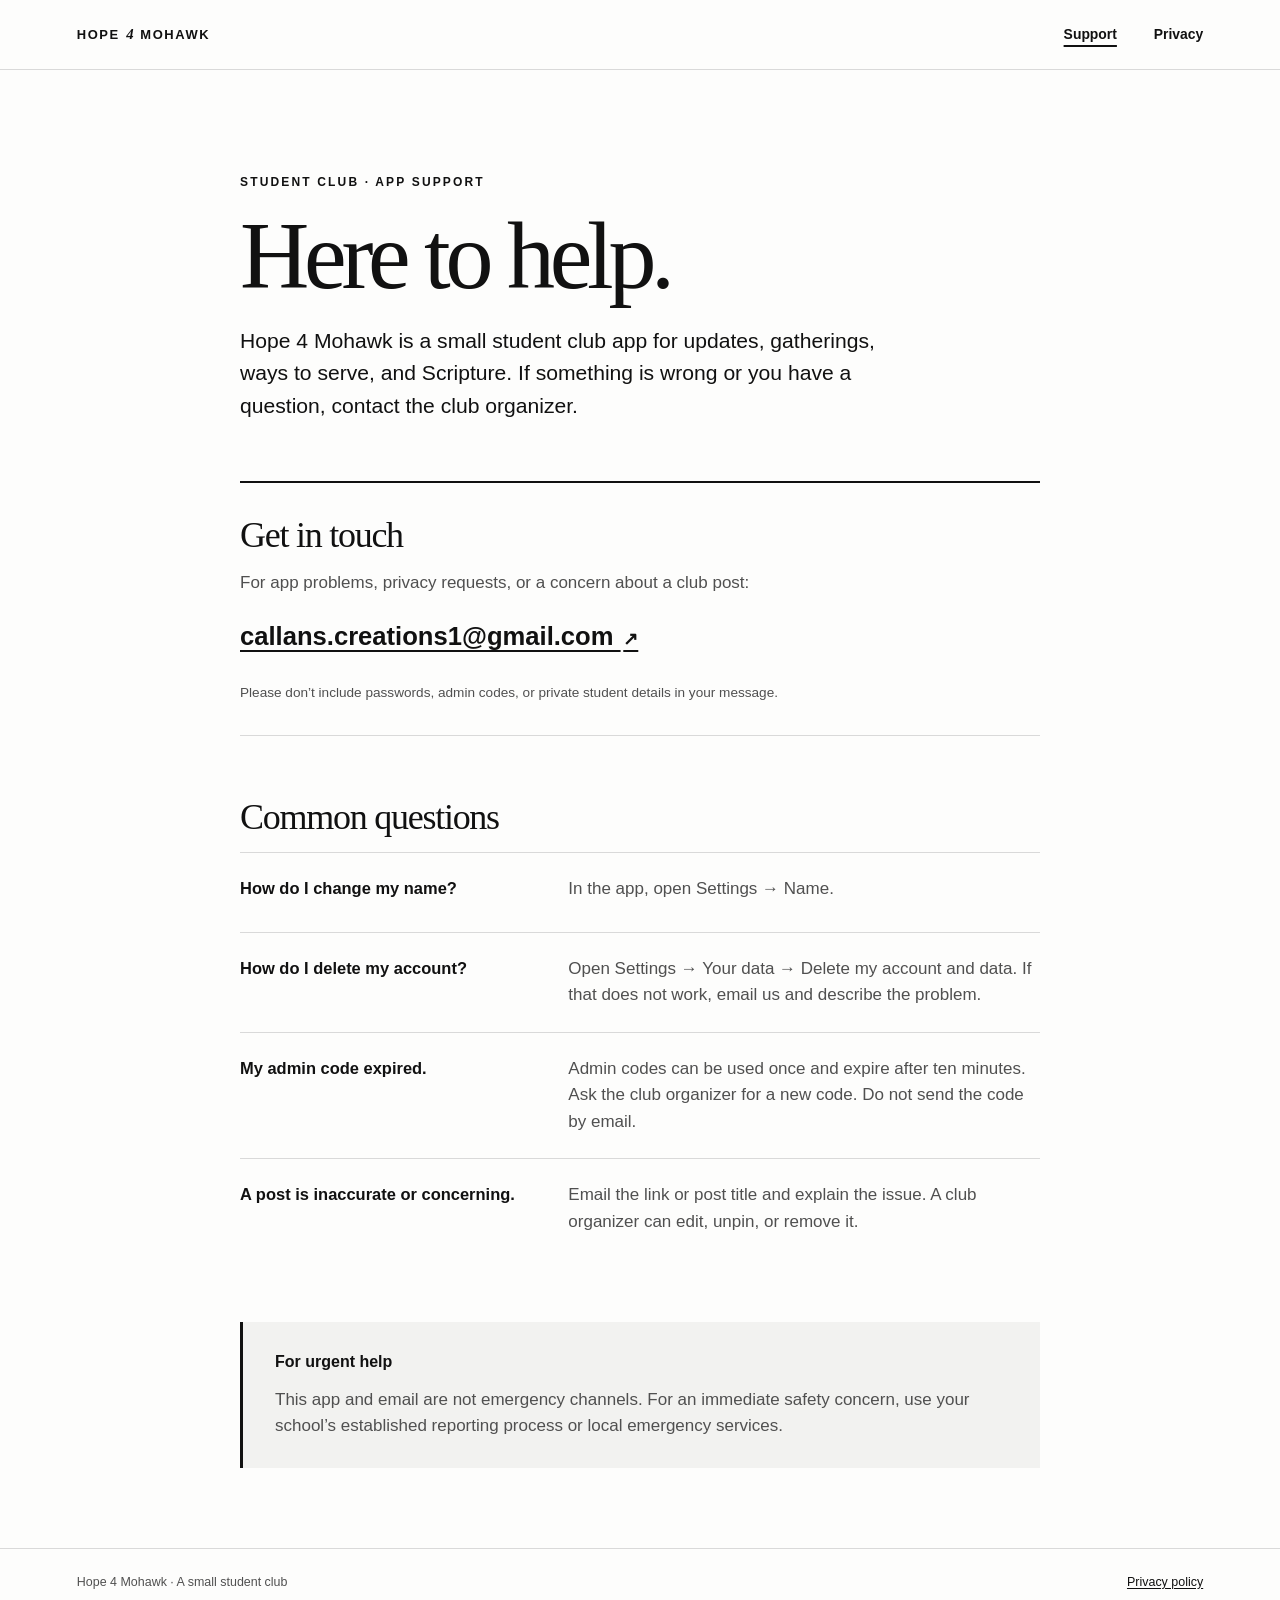
==== index.html @ bc9f598b "Publish Hope 4 Mohawk support and privacy pages" ====
<!doctype html>
<html lang="en">
<head>
  <meta charset="utf-8">
  <meta name="viewport" content="width=device-width, initial-scale=1">
  <meta name="color-scheme" content="light">
  <meta name="description" content="Support and contact information for Hope 4 Mohawk, a small student club app.">
  <title>Support · Hope 4 Mohawk</title>
  <link rel="stylesheet" href="style.css">
</head>
<body>
  <a class="skip-link" href="#main">Skip to content</a>
  <header class="site-header">
    <a class="wordmark" href="./" aria-label="Hope 4 Mohawk home">HOPE <span>4</span> MOHAWK</a>
    <nav aria-label="Site navigation">
      <a href="./" aria-current="page">Support</a>
      <a href="privacy.html">Privacy</a>
    </nav>
  </header>

  <main id="main" class="page">
    <p class="eyebrow">STUDENT CLUB · APP SUPPORT</p>
    <h1>Here to help.</h1>
    <p class="intro">Hope 4 Mohawk is a small student club app for updates, gatherings, ways to serve, and Scripture. If something is wrong or you have a question, contact the club organizer.</p>

    <section class="contact" aria-labelledby="contact-title">
      <h2 id="contact-title">Get in touch</h2>
      <p>For app problems, privacy requests, or a concern about a club post:</p>
      <a class="email" href="mailto:callans.creations1@gmail.com?subject=Hope%204%20Mohawk%20app%20support">callans.creations1@gmail.com <span aria-hidden="true">↗</span></a>
      <p class="note">Please don’t include passwords, admin codes, or private student details in your message.</p>
    </section>

    <section class="help-list" aria-labelledby="common-title">
      <h2 id="common-title">Common questions</h2>
      <div class="help-item">
        <h3>How do I change my name?</h3>
        <p>In the app, open Settings → Name.</p>
      </div>
      <div class="help-item">
        <h3>How do I delete my account?</h3>
        <p>Open Settings → Your data → Delete my account and data. If that does not work, email us and describe the problem.</p>
      </div>
      <div class="help-item">
        <h3>My admin code expired.</h3>
        <p>Admin codes can be used once and expire after ten minutes. Ask the club organizer for a new code. Do not send the code by email.</p>
      </div>
      <div class="help-item">
        <h3>A post is inaccurate or concerning.</h3>
        <p>Email the link or post title and explain the issue. A club organizer can edit, unpin, or remove it.</p>
      </div>
    </section>

    <aside class="boundary">
      <h2>For urgent help</h2>
      <p>This app and email are not emergency channels. For an immediate safety concern, use your school’s established reporting process or local emergency services.</p>
    </aside>
  </main>

  <footer class="site-footer">
    <p>Hope 4 Mohawk · A small student club</p>
    <a href="privacy.html">Privacy policy</a>
  </footer>
</body>
</html>
---- style.css ----
:root {
  color-scheme: light;
  --ink: #111111;
  --muted: #505050;
  --line: #d9d9d9;
  --paper: #fdfdfc;
  --quiet: #f2f2f0;
}

* { box-sizing: border-box; }
html { scroll-behavior: smooth; }
body {
  margin: 0;
  background: var(--paper);
  color: var(--ink);
  font: 17px/1.55 -apple-system, BlinkMacSystemFont, "Segoe UI", sans-serif;
  -webkit-font-smoothing: antialiased;
}
a { color: inherit; text-underline-offset: .2em; }
a:hover { text-decoration-thickness: 2px; }
a:focus-visible { outline: 3px solid var(--ink); outline-offset: 4px; }
.skip-link { position: absolute; left: 1rem; top: -5rem; padding: .65rem 1rem; background: white; z-index: 10; }
.skip-link:focus { top: 1rem; }
.site-header, .site-footer { display: flex; align-items: center; justify-content: space-between; gap: 2rem; padding: 1.45rem clamp(1.3rem, 6vw, 6rem); }
.site-header { border-bottom: 1px solid var(--line); }
.wordmark { font-size: .81rem; font-weight: 800; letter-spacing: .12em; text-decoration: none; white-space: nowrap; }
.wordmark span { display: inline-block; margin: 0 .1em; font-family: Georgia, serif; font-size: 1.14em; font-style: italic; letter-spacing: 0; }
nav { display: flex; gap: clamp(1rem, 3vw, 2.3rem); }
nav a { font-size: .87rem; font-weight: 650; text-decoration: none; }
nav a[aria-current] { text-decoration: underline; text-underline-offset: .45em; text-decoration-thickness: 2px; }
.page { width: min(100% - 2.6rem, 800px); margin: 0 auto; padding: clamp(3.2rem, 8vw, 6.5rem) 0 5rem; }
.eyebrow { margin: 0 0 1.1rem; font-size: .75rem; font-weight: 750; letter-spacing: .18em; }
h1, h2, h3, p { margin-top: 0; }
h1 { margin-bottom: 1.4rem; font-family: Georgia, "Times New Roman", serif; font-size: clamp(3.2rem, 9vw, 6rem); font-weight: 500; line-height: .98; letter-spacing: -.055em; }
h2 { margin-bottom: .85rem; font-family: Georgia, "Times New Roman", serif; font-size: clamp(1.75rem, 4vw, 2.25rem); font-weight: 500; line-height: 1.15; letter-spacing: -.035em; }
h3 { margin-bottom: .4rem; font-size: 1.03rem; font-weight: 700; }
.intro { max-width: 650px; margin-bottom: 3.7rem; font-size: clamp(1.13rem, 2.4vw, 1.32rem); line-height: 1.52; }
.contact { padding: 2rem 0; border-top: 2px solid var(--ink); border-bottom: 1px solid var(--line); }
.contact p { max-width: 600px; color: var(--muted); }
.email { display: inline-block; margin: .25rem 0 1.6rem; font-size: clamp(1.1rem, 3vw, 1.6rem); font-weight: 650; overflow-wrap: anywhere; }
.email span { margin-left: .15em; font-size: .7em; }
.contact .note { margin-bottom: 0; font-size: .85rem; }
.help-list { padding: 3.8rem 0 1rem; }
.help-item { display: grid; grid-template-columns: minmax(190px, 1fr) 1.55fr; gap: 1.5rem; padding: 1.45rem 0; border-top: 1px solid var(--line); }
.help-item p { margin-bottom: 0; color: var(--muted); }
.boundary { margin-top: 3rem; padding: 1.8rem 2rem; background: var(--quiet); border-left: 3px solid var(--ink); }
.boundary h2 { font: 700 1rem/1.4 -apple-system, BlinkMacSystemFont, "Segoe UI", sans-serif; letter-spacing: 0; }
.boundary p { margin-bottom: 0; color: var(--muted); }
.site-footer { border-top: 1px solid var(--line); font-size: .78rem; color: var(--muted); }
.site-footer p { margin: 0; }
.site-footer a { color: var(--ink); }
.policy .updated { margin-bottom: 2.2rem; font-size: .82rem; color: var(--muted); }
.policy .intro { margin-bottom: 3.8rem; }
.policy section { padding: 2rem 0; border-top: 1px solid var(--line); }
.policy section p { max-width: 690px; margin-bottom: 1rem; }
.policy section p:last-child { margin-bottom: 0; }
.policy ul { margin: .5rem 0 0; padding-left: 1.35rem; }
.policy li { padding-left: .25rem; margin: 0 0 .95rem; }
.policy li:last-child { margin-bottom: 0; }
@media (max-width: 620px) {
  body { font-size: 16px; }
  .site-header, .site-footer { padding: 1.3rem; }
  .help-item { grid-template-columns: 1fr; gap: .1rem; }
  .boundary { padding: 1.5rem; }
  .page { padding-bottom: 3rem; }
}
@media (prefers-reduced-motion: reduce) { html { scroll-behavior: auto; } }
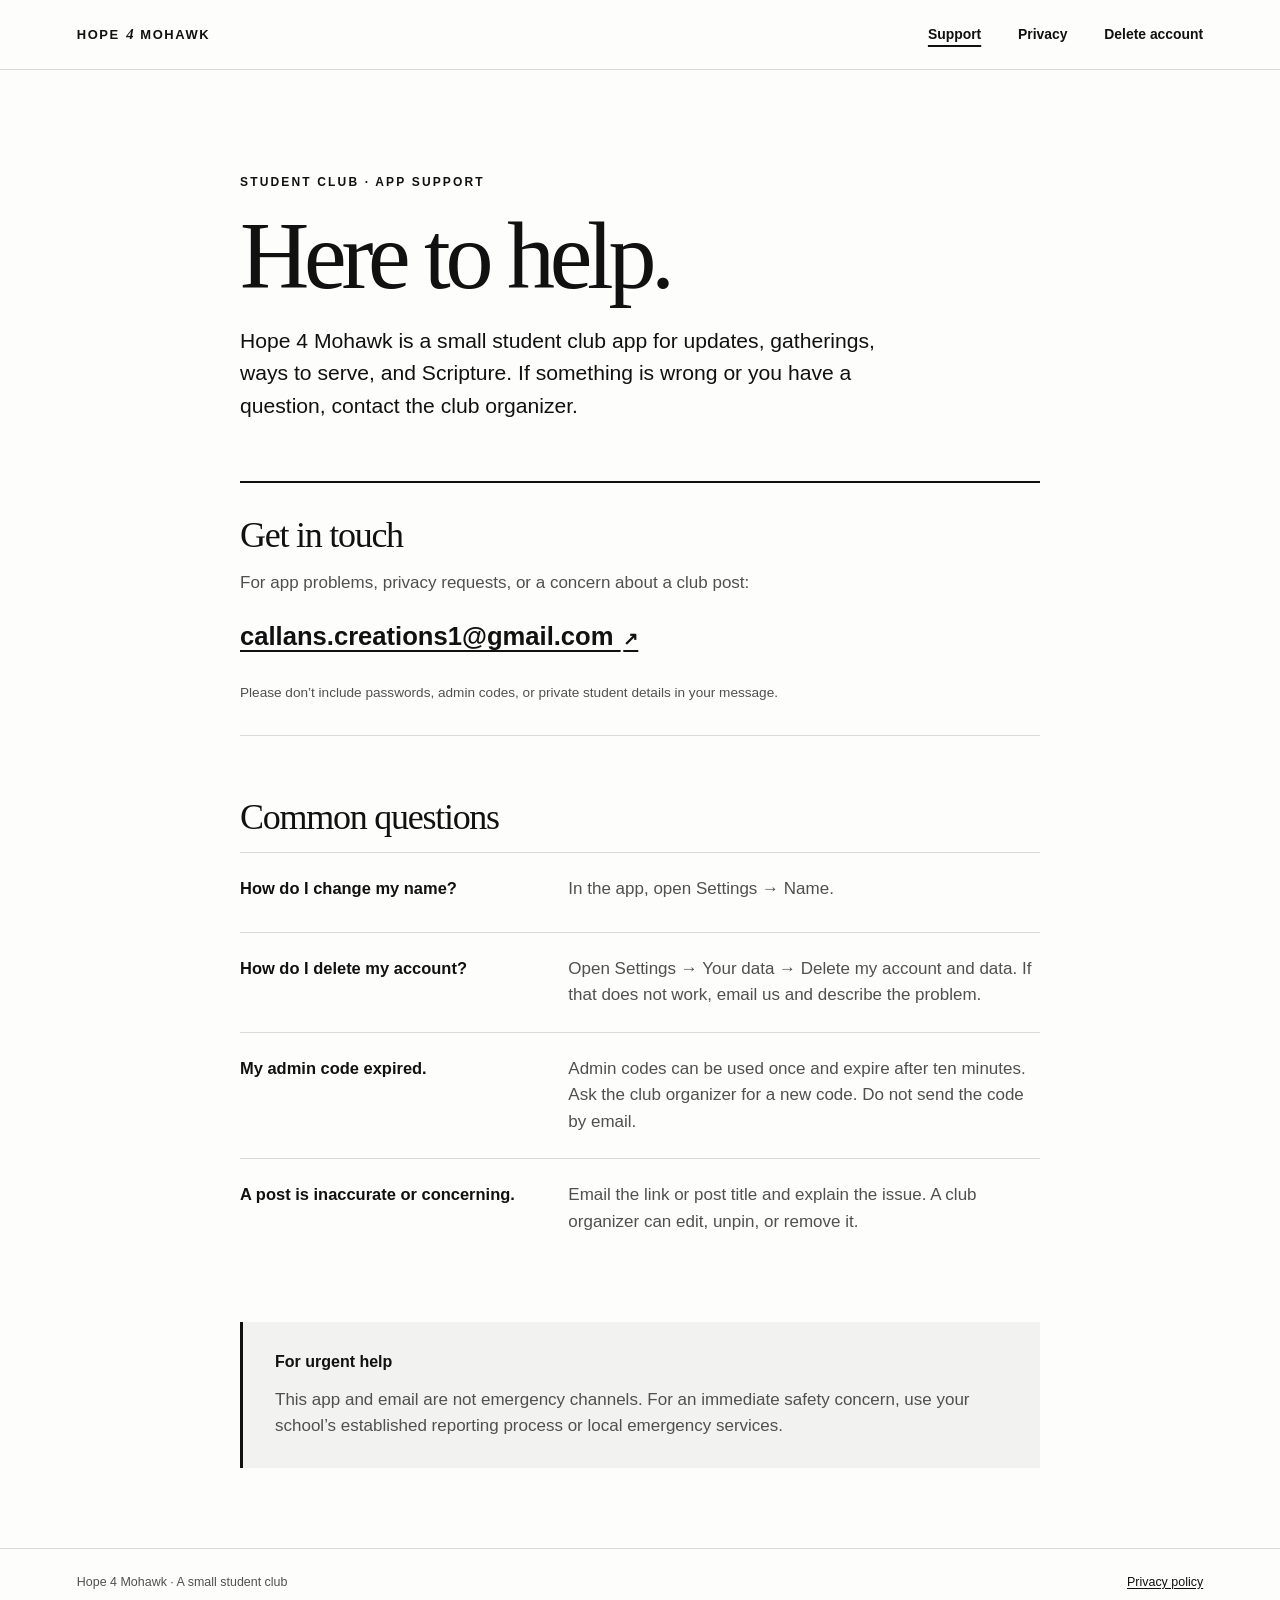
==== commit c01c6e8d: "Add account deletion page and navigation link Co-Authored-By: Claude Sonnet 5.5 <noreply@anthropic.c" ====
--- a/index.html
+++ b/index.html
@@ -6,6 +6,7 @@
   <meta name="color-scheme" content="light">
   <meta name="description" content="Support and contact information for Hope 4 Mohawk, a small student club app.">
   <title>Support · Hope 4 Mohawk</title>
+  <link rel="icon" type="image/svg+xml" href="favicon.svg">
   <link rel="stylesheet" href="style.css">
 </head>
 <body>
@@ -15,6 +16,7 @@
     <nav aria-label="Site navigation">
       <a href="./" aria-current="page">Support</a>
       <a href="privacy.html">Privacy</a>
+      <a href="delete-account.html">Delete account</a>
     </nav>
   </header>
 
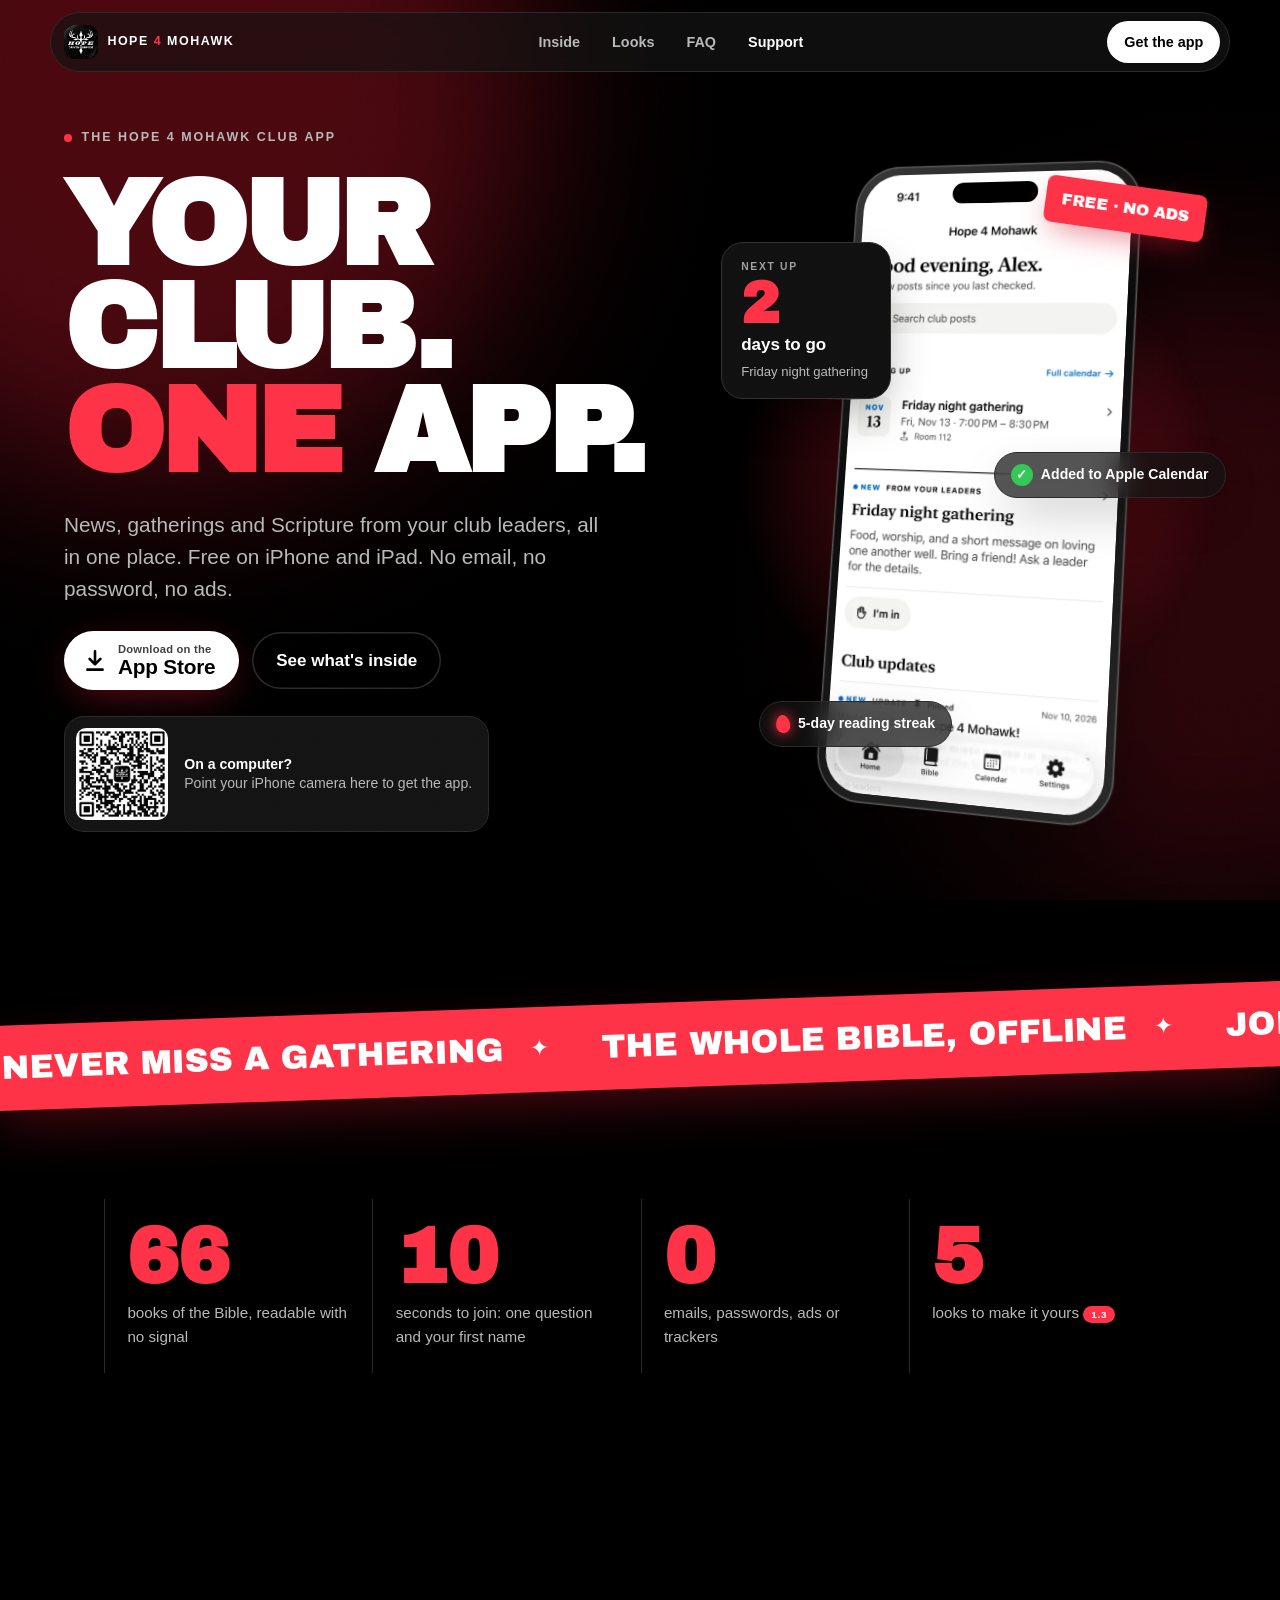
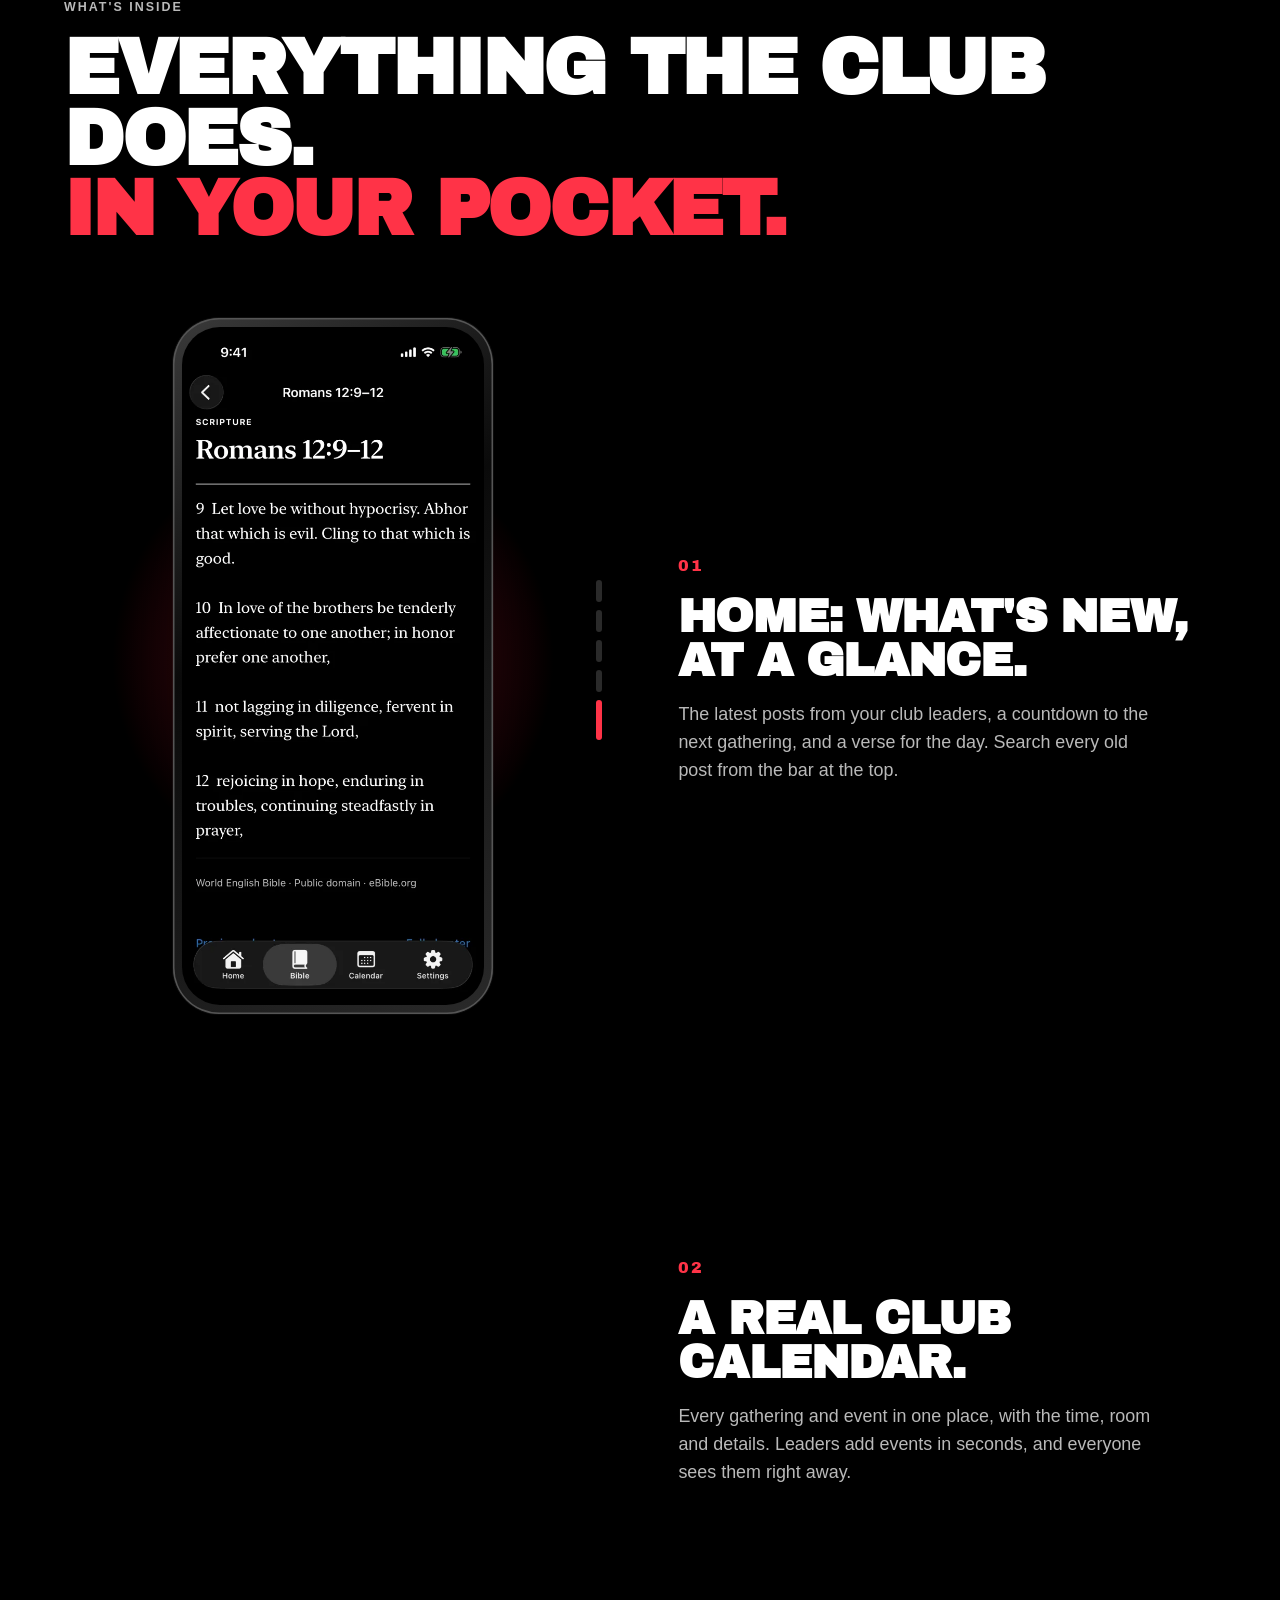
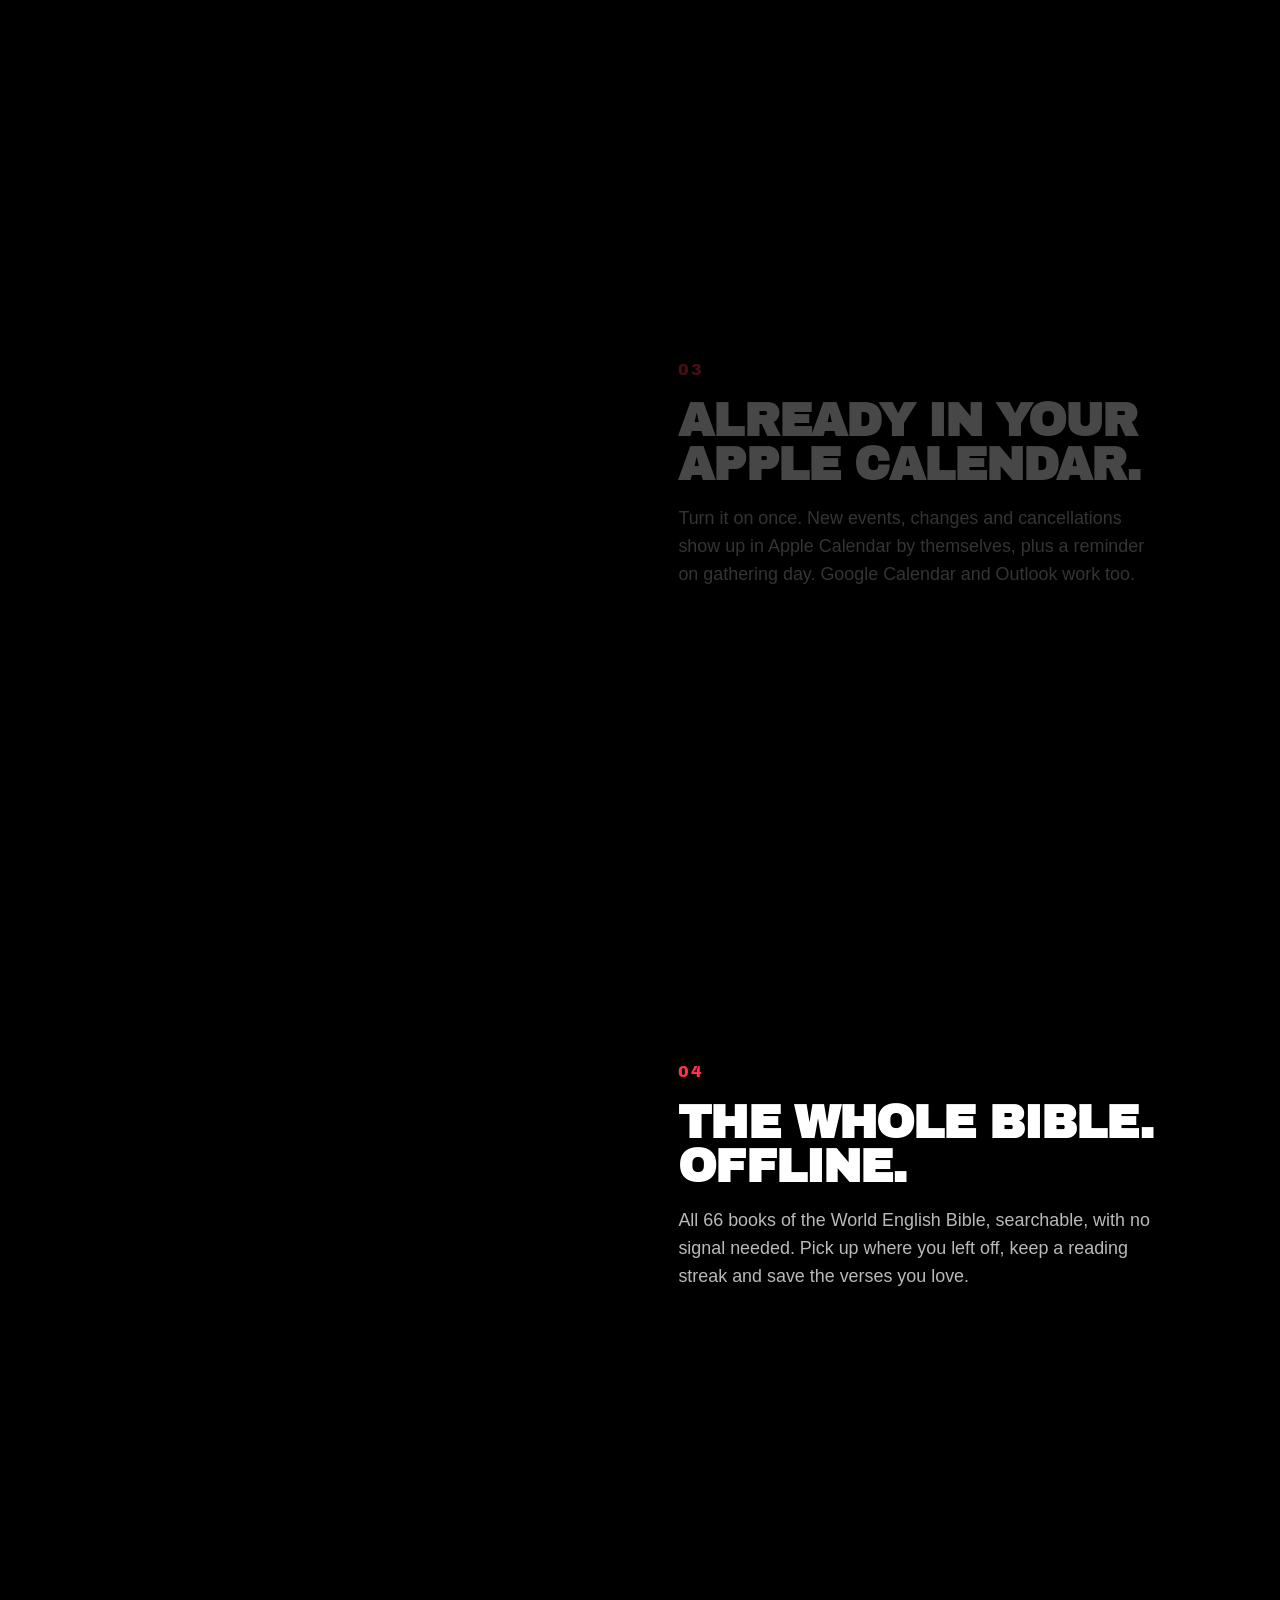
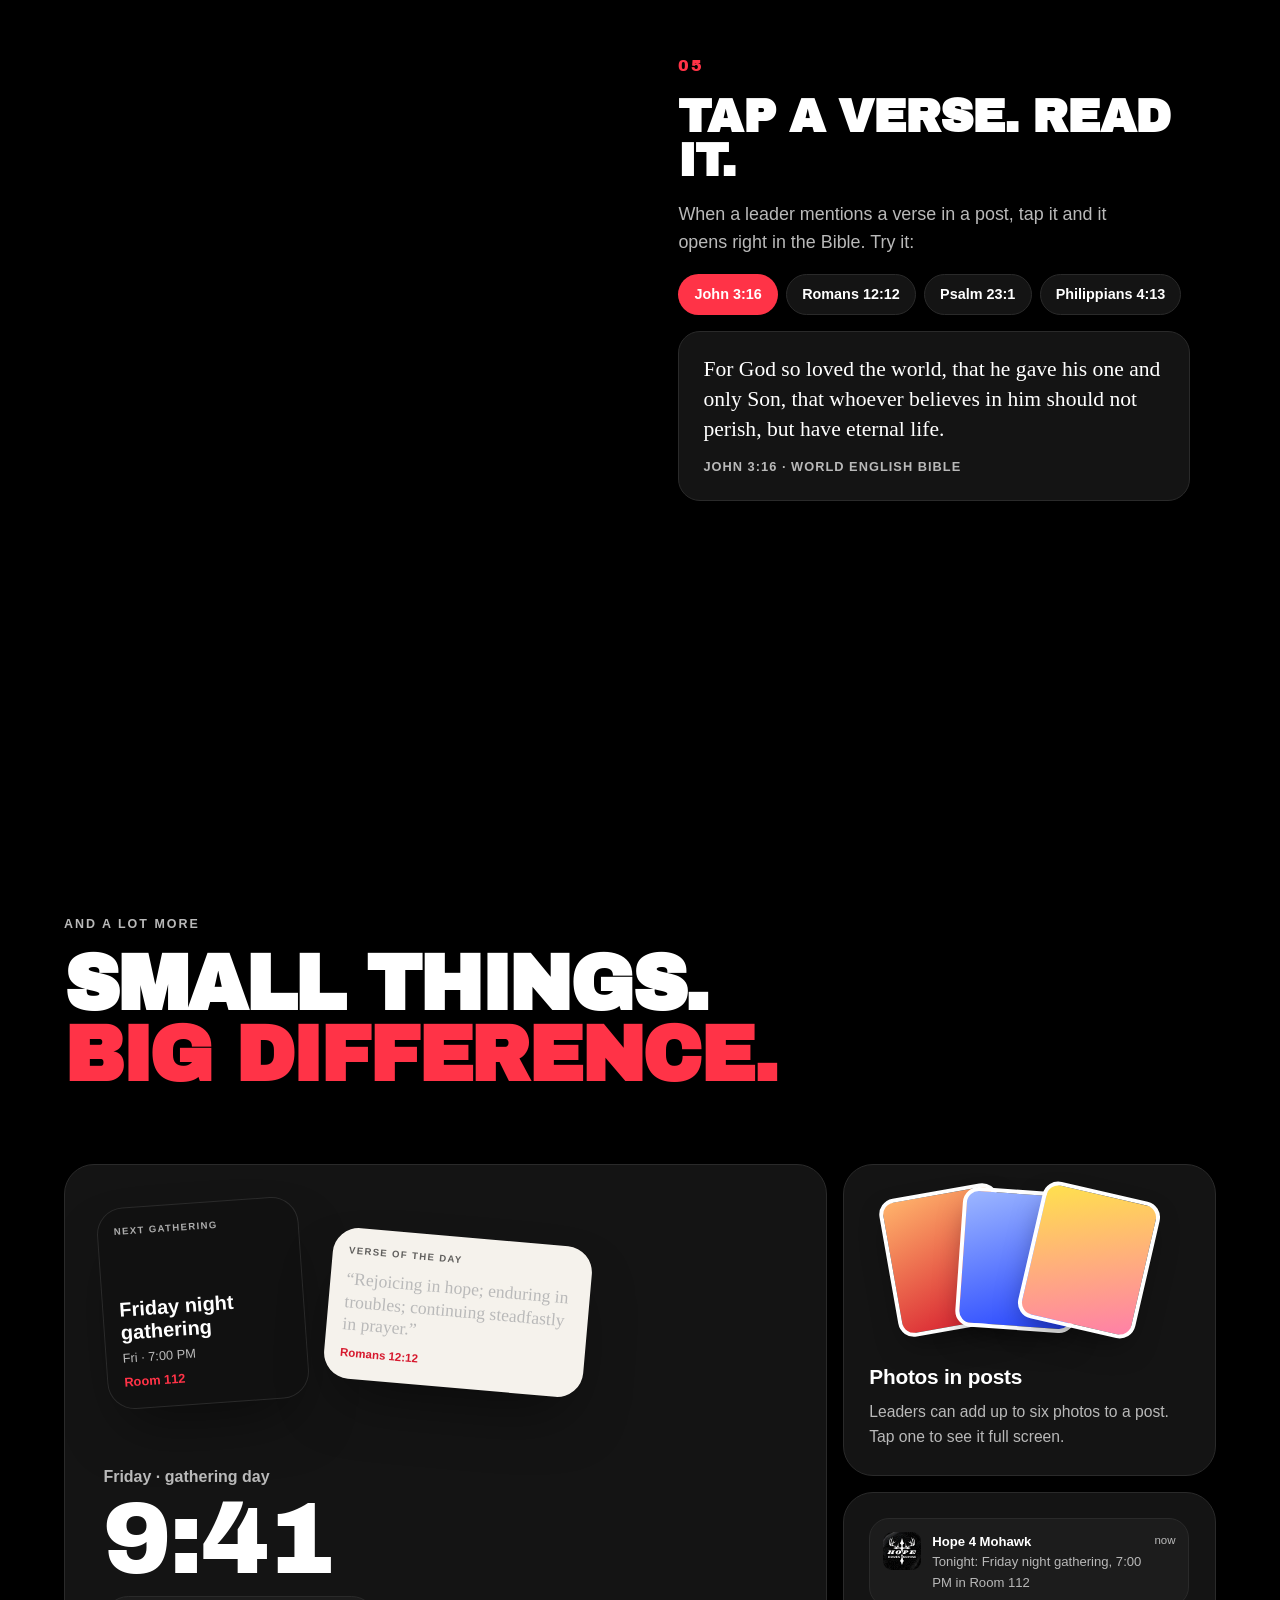
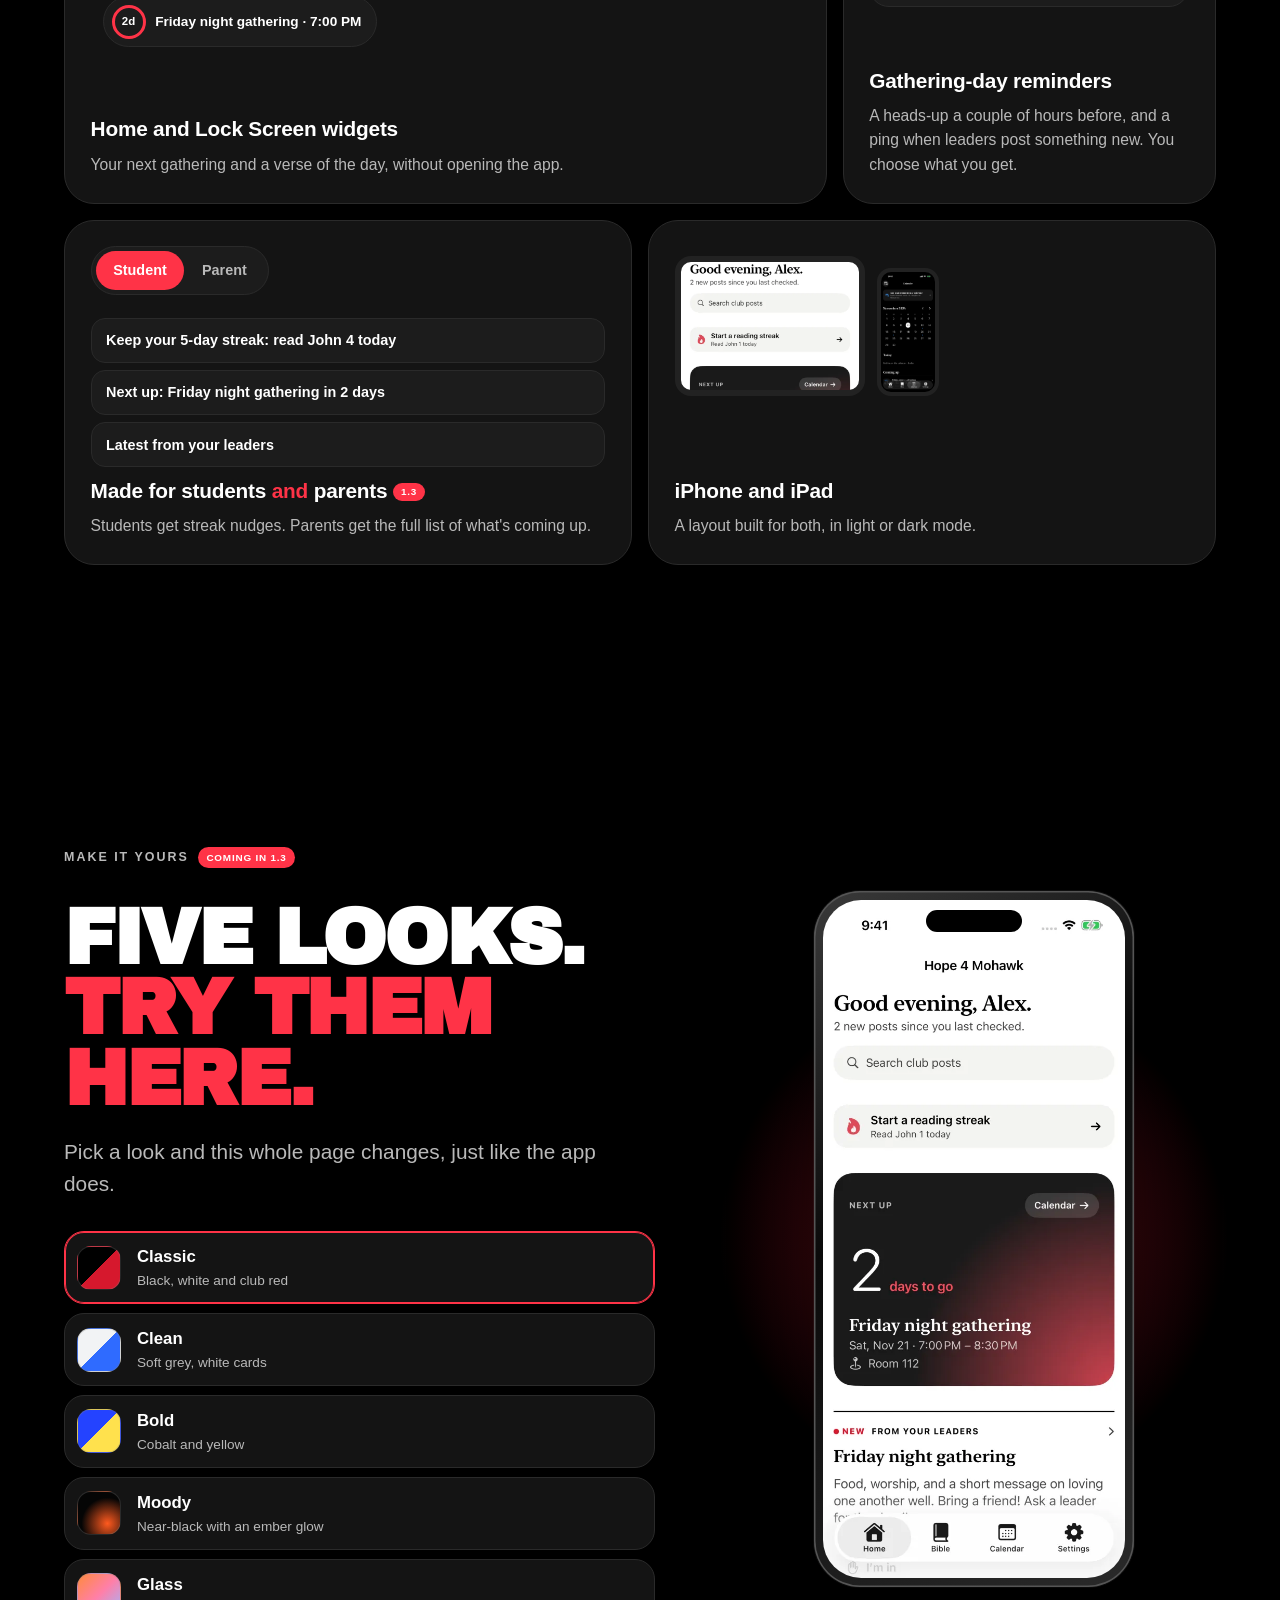
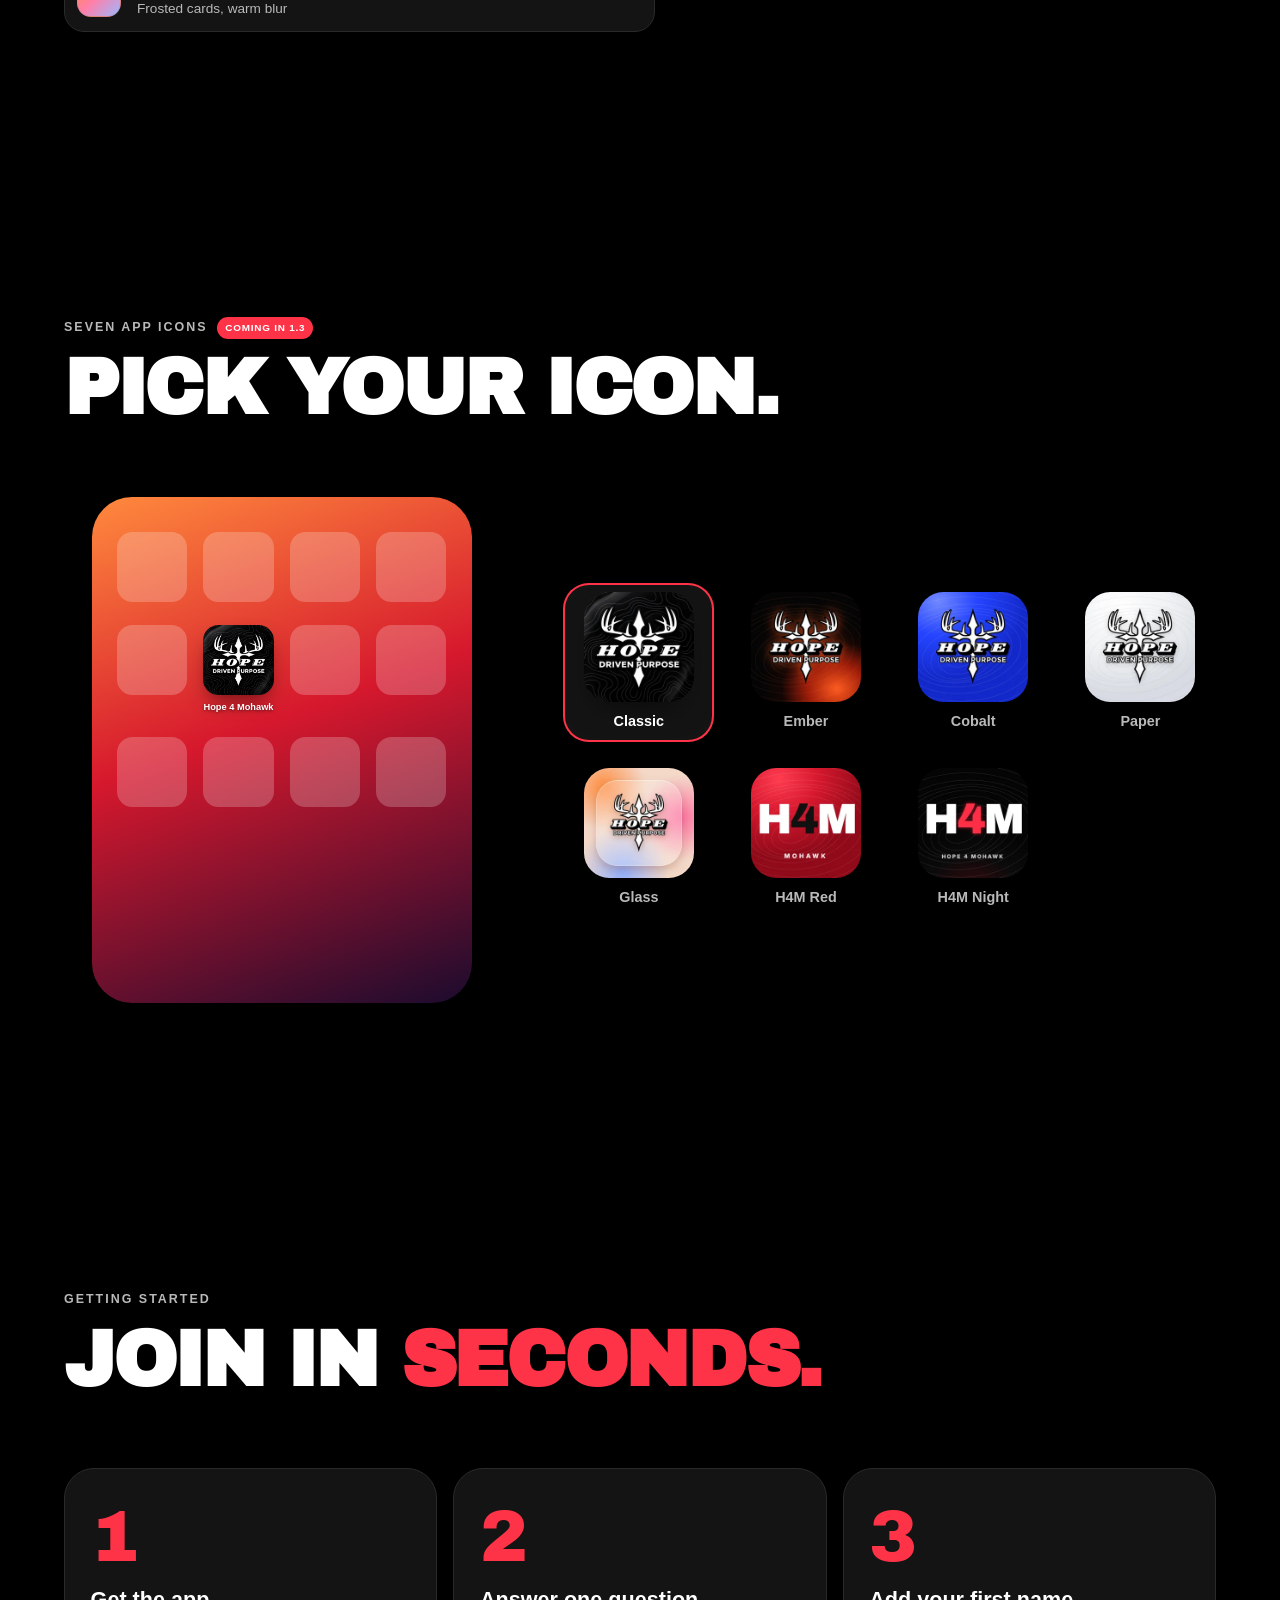
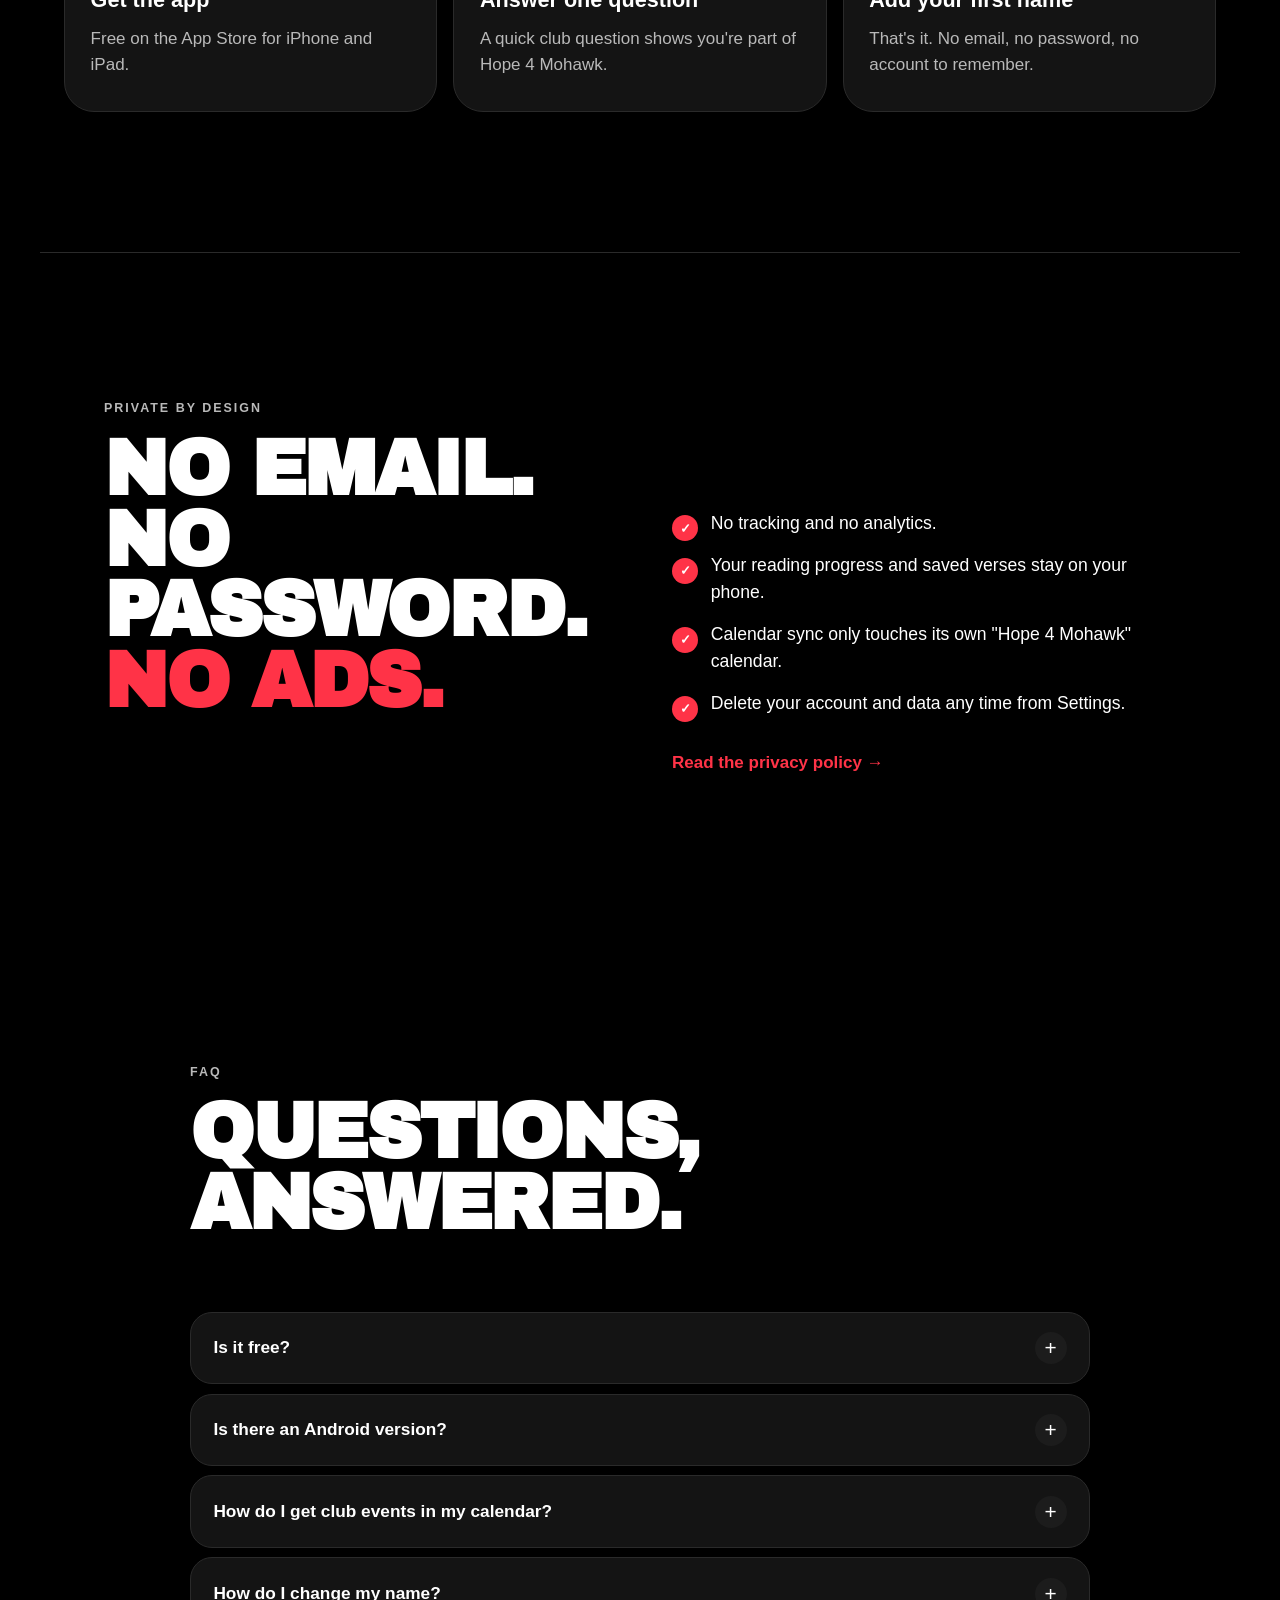
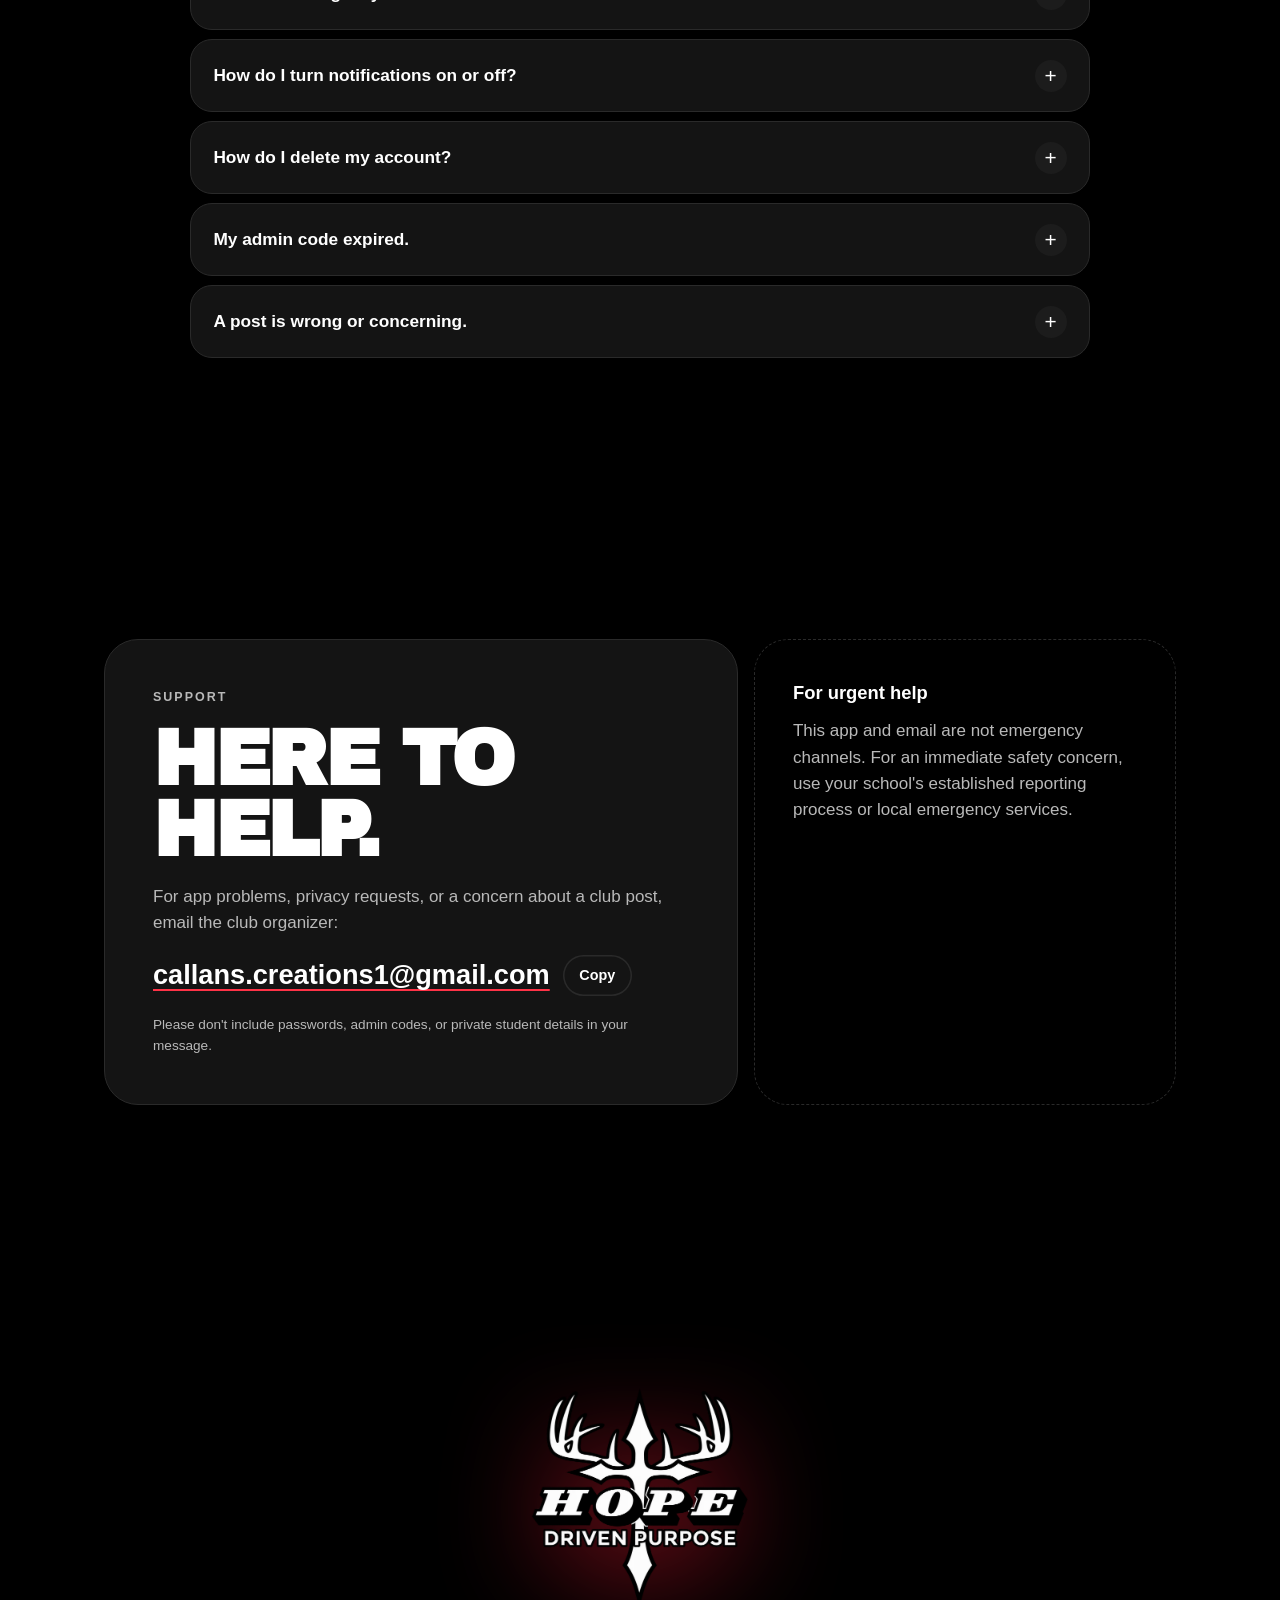
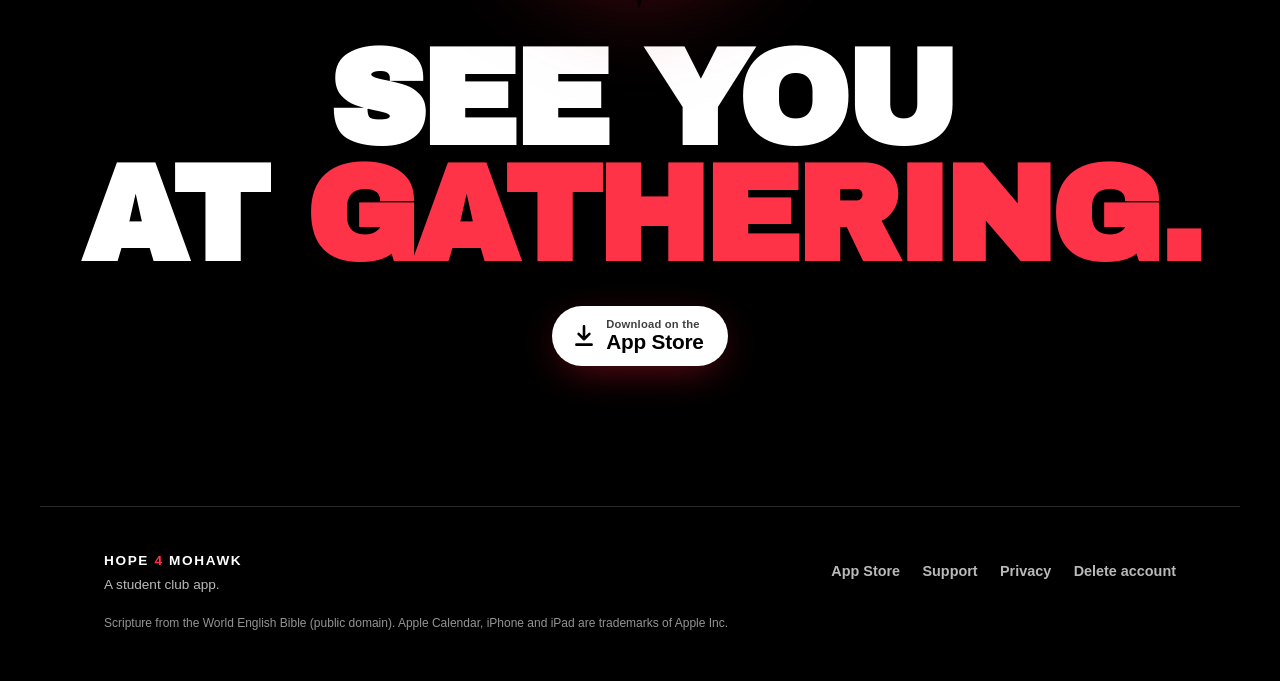
==== commit 2a41fbcd: "New landing page: App Store links, feature tour, live looks and icon demos, FAQ and support; restyle" ====
--- a/index.html
+++ b/index.html
@@ -1,66 +1,358 @@
 <!doctype html>
-<html lang="en">
+<html lang="en" data-look="classic">
 <head>
   <meta charset="utf-8">
-  <meta name="viewport" content="width=device-width, initial-scale=1">
-  <meta name="color-scheme" content="light">
-  <meta name="description" content="Support and contact information for Hope 4 Mohawk, a small student club app.">
-  <title>Support · Hope 4 Mohawk</title>
+  <meta name="viewport" content="width=device-width, initial-scale=1, viewport-fit=cover">
+  <title>Hope 4 Mohawk · Your club, one app</title>
+  <meta name="description" content="Hope 4 Mohawk is the free student club app for news, gatherings, the club calendar and the whole Bible offline. No email, no password, no ads. On iPhone and iPad.">
+  <meta name="apple-itunes-app" content="app-id=6815902570">
+  <meta name="theme-color" content="#000000">
+  <meta property="og:type" content="website">
+  <meta property="og:title" content="Hope 4 Mohawk · Your club, one app">
+  <meta property="og:description" content="News, gatherings and Scripture from your club leaders, all in one place. Free on iPhone and iPad.">
+  <meta property="og:url" content="https://callan-watkins.github.io/hope4mohawk-support/">
+  <meta property="og:image" content="https://callan-watkins.github.io/hope4mohawk-support/assets/og.jpg">
+  <meta name="twitter:card" content="summary_large_image">
   <link rel="icon" type="image/svg+xml" href="favicon.svg">
-  <link rel="stylesheet" href="style.css">
+  <link rel="apple-touch-icon" href="assets/icons/Classic.webp">
+  <link rel="preload" href="assets/ArchivoBlack.ttf" as="font" type="font/ttf" crossorigin>
+  <link rel="stylesheet" href="site.css">
+  <script>try{var l=localStorage.getItem('h4m-look');if(l)document.documentElement.dataset.look=l}catch(e){}</script>
+  <script type="application/ld+json">
+  {"@context":"https://schema.org","@type":"MobileApplication","name":"Hope 4 Mohawk","operatingSystem":"iOS, iPadOS","applicationCategory":"LifestyleApplication","offers":{"@type":"Offer","price":"0","priceCurrency":"USD"},"downloadUrl":"https://apps.apple.com/us/app/hope-4-mohawk/id6815902570"}
+  </script>
 </head>
 <body>
   <a class="skip-link" href="#main">Skip to content</a>
-  <header class="site-header">
-    <a class="wordmark" href="./" aria-label="Hope 4 Mohawk home">HOPE <span>4</span> MOHAWK</a>
-    <nav aria-label="Site navigation">
-      <a href="./" aria-current="page">Support</a>
+  <div class="progress" aria-hidden="true"><span></span></div>
+  <div class="backdrop" aria-hidden="true"><i></i><i></i><i></i></div>
+
+  <header class="nav" id="nav">
+    <a class="brand" href="#top" aria-label="Hope 4 Mohawk, back to top">
+      <img src="assets/icons/Classic.webp" alt="" width="34" height="34">
+      <span>HOPE <b>4</b> MOHAWK</span>
+    </a>
+    <nav aria-label="Sections">
+      <a href="#features">Inside</a>
+      <a href="#looks">Looks</a>
+      <a href="#faq">FAQ</a>
+      <a href="#support">Support</a>
+    </nav>
+    <a class="btn btn-sm store" href="https://apps.apple.com/us/app/hope-4-mohawk/id6815902570">Get the app</a>
+  </header>
+
+  <main id="main">
+    <!-- HERO -->
+    <section class="hero" id="top">
+      <div class="hero-copy">
+        <p class="eyebrow reveal"><span class="dot"></span> The Hope 4 Mohawk club app</p>
+        <h1 class="mega reveal">Your club.<br><em>One</em> app.</h1>
+        <p class="lede reveal">News, gatherings and Scripture from your club leaders, all in one place. Free on iPhone and iPad. No email, no password, no ads.</p>
+        <div class="cta-row reveal">
+          <a class="btn store-badge" href="https://apps.apple.com/us/app/hope-4-mohawk/id6815902570">
+            <svg viewBox="0 0 24 24" aria-hidden="true"><path d="M12 3v12m0 0-5-5m5 5 5-5M5 20h14" fill="none" stroke="currentColor" stroke-width="2.4" stroke-linecap="round" stroke-linejoin="round"/></svg>
+            <span><small>Download on the</small>App Store</span>
+          </a>
+          <a class="btn ghost" href="#features">See what's inside</a>
+        </div>
+        <div class="qr-card reveal">
+          <img src="assets/qr.png" alt="QR code that opens Hope 4 Mohawk on the App Store" width="92" height="92">
+          <p><b>On a computer?</b><br>Point your iPhone camera here to get the app.</p>
+        </div>
+      </div>
+
+      <div class="hero-stage" aria-hidden="true">
+        <div class="ring"></div>
+        <div class="phone tilt" data-tilt>
+          <img src="assets/shots/home-light.webp" alt="" width="600" height="1305">
+        </div>
+        <div class="float f1 card-count"><small>Next up</small><strong>2</strong><span>days to go</span><em>Friday night gathering</em></div>
+        <div class="float f2 chip"><span class="tick">✓</span> Added to Apple Calendar</div>
+        <div class="float f3 chip streak"><span class="flame"></span> 5-day reading streak</div>
+        <div class="sticker">Free · No ads</div>
+      </div>
+    </section>
+
+    <!-- TICKER -->
+    <div class="ticker" aria-hidden="true">
+      <div class="ticker-track">
+        <span>Never miss a gathering</span><span>The whole Bible, offline</span><span>Join in seconds</span><span>Photos from your leaders</span><span>Synced to Apple Calendar</span><span>Widgets</span>
+        <span>Never miss a gathering</span><span>The whole Bible, offline</span><span>Join in seconds</span><span>Photos from your leaders</span><span>Synced to Apple Calendar</span><span>Widgets</span>
+      </div>
+    </div>
+
+    <!-- STATS -->
+    <section class="stats" aria-label="At a glance">
+      <div class="stat reveal"><b data-count="66">66</b><span>books of the Bible, readable with no signal</span></div>
+      <div class="stat reveal"><b data-count="10">10</b><span>seconds to join: one question and your first name</span></div>
+      <div class="stat reveal"><b>0</b><span>emails, passwords, ads or trackers</span></div>
+      <div class="stat reveal"><b data-count="5">5</b><span>looks to make it yours <i class="soon">1.3</i></span></div>
+    </section>
+
+    <!-- FEATURES: sticky phone + chapters -->
+    <section class="features" id="features">
+      <div class="section-head reveal">
+        <p class="eyebrow">What's inside</p>
+        <h2 class="big">Everything the club does.<br><em>In your pocket.</em></h2>
+      </div>
+
+      <div class="story">
+        <div class="story-phone" aria-hidden="true">
+          <div class="phone">
+            <img class="shot is-on" data-shot="0" src="assets/shots/home-light.webp" alt="" width="600" height="1305">
+            <img class="shot" data-shot="1" src="assets/shots/calendar-dark.webp" alt="" width="600" height="1305" loading="lazy">
+            <img class="shot" data-shot="2" src="assets/shots/event-light.webp" alt="" width="600" height="1305" loading="lazy">
+            <img class="shot" data-shot="3" src="assets/shots/bible-light.webp" alt="" width="600" height="1305" loading="lazy">
+            <img class="shot" data-shot="4" src="assets/shots/reader-dark.webp" alt="" width="600" height="1305" loading="lazy">
+          </div>
+          <ol class="story-dots"><li class="is-on"></li><li></li><li></li><li></li><li></li></ol>
+        </div>
+
+        <div class="chapters">
+          <article class="chapter" data-step="0">
+            <span class="num">01</span>
+            <h3>Home: what's new, at a glance.</h3>
+            <p>The latest posts from your club leaders, a countdown to the next gathering, and a verse for the day. Search every old post from the bar at the top.</p>
+            <img class="inline-shot" src="assets/shots/home-light.webp" alt="The Home tab showing a greeting, a search bar, the next gathering and a post from club leaders" loading="lazy" width="600" height="1305">
+          </article>
+          <article class="chapter" data-step="1">
+            <span class="num">02</span>
+            <h3>A real club calendar.</h3>
+            <p>Every gathering and event in one place, with the time, room and details. Leaders add events in seconds, and everyone sees them right away.</p>
+            <img class="inline-shot" src="assets/shots/calendar-dark.webp" alt="The Calendar tab in dark mode with a month grid and upcoming events" loading="lazy" width="600" height="1305">
+          </article>
+          <article class="chapter" data-step="2">
+            <span class="num">03</span>
+            <h3>Already in your Apple Calendar.</h3>
+            <p>Turn it on once. New events, changes and cancellations show up in Apple Calendar by themselves, plus a reminder on gathering day. Google Calendar and Outlook work too.</p>
+            <img class="inline-shot" src="assets/shots/event-light.webp" alt="An event page for Friday night gathering with an Add to my calendar button" loading="lazy" width="600" height="1305">
+          </article>
+          <article class="chapter" data-step="3">
+            <span class="num">04</span>
+            <h3>The whole Bible. Offline.</h3>
+            <p>All 66 books of the World English Bible, searchable, with no signal needed. Pick up where you left off, keep a reading streak and save the verses you love.</p>
+            <img class="inline-shot" src="assets/shots/bible-light.webp" alt="The Bible tab listing books with a search bar" loading="lazy" width="600" height="1305">
+          </article>
+          <article class="chapter" data-step="4">
+            <span class="num">05</span>
+            <h3>Tap a verse. Read it.</h3>
+            <p>When a leader mentions a verse in a post, tap it and it opens right in the Bible. Try it:</p>
+            <div class="verse-demo">
+              <div class="verse-chips" role="tablist" aria-label="Sample verses">
+                <button role="tab" aria-selected="true" data-ref="0">John 3:16</button>
+                <button role="tab" aria-selected="false" data-ref="1">Romans 12:12</button>
+                <button role="tab" aria-selected="false" data-ref="2">Psalm 23:1</button>
+                <button role="tab" aria-selected="false" data-ref="3">Philippians 4:13</button>
+              </div>
+              <blockquote class="verse-out" aria-live="polite">
+                <p>For God so loved the world, that he gave his one and only Son, that whoever believes in him should not perish, but have eternal life.</p>
+                <cite>John 3:16 · World English Bible</cite>
+              </blockquote>
+            </div>
+            <img class="inline-shot" src="assets/shots/reader-dark.webp" alt="The Bible reader showing Romans 12 in dark mode" loading="lazy" width="600" height="1305">
+          </article>
+        </div>
+      </div>
+    </section>
+
+    <!-- WIDGETS + PHOTOS bento -->
+    <section class="bento" id="more">
+      <div class="section-head reveal">
+        <p class="eyebrow">And a lot more</p>
+        <h2 class="big">Small things.<br><em>Big difference.</em></h2>
+      </div>
+      <div class="grid">
+        <div class="tile t-widget reveal">
+          <div class="widget w-next">
+            <small>NEXT GATHERING</small>
+            <strong>Friday night gathering</strong>
+            <span>Fri · 7:00 PM</span>
+            <span class="room">Room 112</span>
+          </div>
+          <div class="widget w-verse">
+            <small>VERSE OF THE DAY</small>
+            <p>“Rejoicing in hope; enduring in troubles; continuing steadfastly in prayer.”</p>
+            <span>Romans 12:12</span>
+          </div>
+          <div class="lock" aria-hidden="true"><span class="lock-date">Friday · gathering day</span><span class="lock-time">9:41</span><span class="lock-widget"><b>2d</b>Friday night gathering · 7:00 PM</span></div>
+          <h3>Home and Lock Screen widgets</h3>
+          <p>Your next gathering and a verse of the day, without opening the app.</p>
+        </div>
+        <div class="tile t-photos reveal">
+          <div class="photo-stack" aria-hidden="true"><i></i><i></i><i></i></div>
+          <h3>Photos in posts</h3>
+          <p>Leaders can add up to six photos to a post. Tap one to see it full screen.</p>
+        </div>
+        <div class="tile t-notify reveal">
+          <div class="notif" aria-hidden="true">
+            <img src="assets/icons/Classic.webp" alt="" width="38" height="38">
+            <div><b>Hope 4 Mohawk</b><span>Tonight: Friday night gathering, 7:00 PM in Room 112</span></div>
+            <time>now</time>
+          </div>
+          <h3>Gathering-day reminders</h3>
+          <p>A heads-up a couple of hours before, and a ping when leaders post something new. You choose what you get.</p>
+        </div>
+        <div class="tile t-roles reveal">
+          <div class="role-toggle" role="group" aria-label="Show the home feed for">
+            <button aria-pressed="true" data-role="student">Student</button>
+            <button aria-pressed="false" data-role="parent">Parent</button>
+          </div>
+          <ul class="role-out" aria-live="polite">
+            <li>Keep your 5-day streak: read John 4 today</li>
+            <li>Next up: Friday night gathering in 2 days</li>
+            <li>Latest from your leaders</li>
+          </ul>
+          <h3>Made for students <em>and</em> parents <i class="soon">1.3</i></h3>
+          <p>Students get streak nudges. Parents get the full list of what's coming up.</p>
+        </div>
+        <div class="tile t-ipad reveal">
+          <div class="devices" aria-hidden="true"><span class="ipad"></span><span class="iphone"></span></div>
+          <h3>iPhone and iPad</h3>
+          <p>A layout built for both, in light or dark mode.</p>
+        </div>
+      </div>
+    </section>
+
+    <!-- LOOKS -->
+    <section class="looks" id="looks">
+      <div class="looks-copy">
+        <p class="eyebrow">Make it yours <i class="soon">Coming in 1.3</i></p>
+        <h2 class="big">Five looks.<br><em>Try them here.</em></h2>
+        <p class="lede">Pick a look and this whole page changes, just like the app does.</p>
+        <div class="look-picker" role="radiogroup" aria-label="Choose a look">
+          <button role="radio" data-look="classic" aria-checked="true"><span class="sw sw-classic"></span><b>Classic</b><small>Black, white and club red</small></button>
+          <button role="radio" data-look="clean" aria-checked="false"><span class="sw sw-clean"></span><b>Clean</b><small>Soft grey, white cards</small></button>
+          <button role="radio" data-look="bold" aria-checked="false"><span class="sw sw-bold"></span><b>Bold</b><small>Cobalt and yellow</small></button>
+          <button role="radio" data-look="moody" aria-checked="false"><span class="sw sw-moody"></span><b>Moody</b><small>Near-black with an ember glow</small></button>
+          <button role="radio" data-look="glass" aria-checked="false"><span class="sw sw-glass"></span><b>Glass</b><small>Frosted cards, warm blur</small></button>
+        </div>
+      </div>
+      <div class="looks-phone">
+        <div class="phone">
+          <img class="look-shot is-on" data-for="classic" src="assets/shots/look-classic.webp" alt="Home in the Classic look" width="600" height="1305" loading="lazy">
+          <img class="look-shot" data-for="clean" src="assets/shots/look-clean.webp" alt="Home in the Clean look" width="600" height="1305" loading="lazy">
+          <img class="look-shot" data-for="bold" src="assets/shots/look-bold.webp" alt="Home in the Bold look" width="600" height="1305" loading="lazy">
+          <img class="look-shot" data-for="moody" src="assets/shots/look-moody.webp" alt="Home in the Moody look" width="600" height="1305" loading="lazy">
+          <img class="look-shot" data-for="glass" src="assets/shots/look-glass.webp" alt="Home in the Glass look" width="600" height="1305" loading="lazy">
+        </div>
+      </div>
+    </section>
+
+    <!-- ICONS -->
+    <section class="icons" id="icons">
+      <div class="section-head reveal">
+        <p class="eyebrow">Seven app icons <i class="soon">Coming in 1.3</i></p>
+        <h2 class="big">Pick your icon.</h2>
+      </div>
+      <div class="icon-stage">
+        <div class="homescreen" aria-hidden="true">
+          <div class="hs-grid">
+            <i></i><i></i><i></i><i></i>
+            <i></i><span class="hs-app"><img id="hsIcon" src="assets/icons/Classic.webp" alt="" width="256" height="256"><small>Hope 4 Mohawk</small></span><i></i><i></i>
+            <i></i><i></i><i></i><i></i>
+          </div>
+        </div>
+        <div class="icon-row" role="radiogroup" aria-label="App icons">
+          <button role="radio" aria-checked="true" data-icon="Classic"><img src="assets/icons/Classic.webp" alt="" width="256" height="256"><span>Classic</span></button>
+          <button role="radio" aria-checked="false" data-icon="Ember"><img src="assets/icons/Ember.webp" alt="" width="256" height="256"><span>Ember</span></button>
+          <button role="radio" aria-checked="false" data-icon="Cobalt"><img src="assets/icons/Cobalt.webp" alt="" width="256" height="256"><span>Cobalt</span></button>
+          <button role="radio" aria-checked="false" data-icon="Paper"><img src="assets/icons/Paper.webp" alt="" width="256" height="256"><span>Paper</span></button>
+          <button role="radio" aria-checked="false" data-icon="Glass"><img src="assets/icons/Glass.webp" alt="" width="256" height="256"><span>Glass</span></button>
+          <button role="radio" aria-checked="false" data-icon="H4MRed"><img src="assets/icons/H4MRed.webp" alt="" width="256" height="256"><span>H4M Red</span></button>
+          <button role="radio" aria-checked="false" data-icon="H4MNight"><img src="assets/icons/H4MNight.webp" alt="" width="256" height="256"><span>H4M Night</span></button>
+        </div>
+      </div>
+    </section>
+
+    <!-- JOIN -->
+    <section class="join" id="join">
+      <div class="section-head reveal">
+        <p class="eyebrow">Getting started</p>
+        <h2 class="big">Join in <em>seconds.</em></h2>
+      </div>
+      <ol class="steps">
+        <li class="reveal"><span>1</span><h3>Get the app</h3><p>Free on the App Store for iPhone and iPad.</p></li>
+        <li class="reveal"><span>2</span><h3>Answer one question</h3><p>A quick club question shows you're part of Hope 4 Mohawk.</p></li>
+        <li class="reveal"><span>3</span><h3>Add your first name</h3><p>That's it. No email, no password, no account to remember.</p></li>
+      </ol>
+    </section>
+
+    <!-- PRIVACY -->
+    <section class="privacy-band">
+      <div class="reveal">
+        <p class="eyebrow">Private by design</p>
+        <h2 class="big">No email.<br>No password.<br><em>No ads.</em></h2>
+      </div>
+      <ul class="checks reveal">
+        <li>No tracking and no analytics.</li>
+        <li>Your reading progress and saved verses stay on your phone.</li>
+        <li>Calendar sync only touches its own "Hope 4 Mohawk" calendar.</li>
+        <li>Delete your account and data any time from Settings.</li>
+      </ul>
+      <a class="text-link reveal" href="privacy.html">Read the privacy policy →</a>
+    </section>
+
+    <!-- FAQ -->
+    <section class="faq" id="faq">
+      <div class="section-head reveal">
+        <p class="eyebrow">FAQ</p>
+        <h2 class="big">Questions, answered.</h2>
+      </div>
+      <div class="faq-list">
+        <details class="reveal"><summary>Is it free?</summary><p>Yes. There are no ads, purchases or subscriptions.</p></details>
+        <details class="reveal"><summary>Is there an Android version?</summary><p>The app is on iPhone and iPad today. An Android version is in the works.</p></details>
+        <details class="reveal"><summary>How do I get club events in my calendar?</summary><p>Open the Calendar tab and tap <b>Add to Apple Calendar</b>, then allow access. The app keeps its own "Hope 4 Mohawk" calendar up to date. You can turn it off in Settings any time.</p></details>
+        <details class="reveal"><summary>How do I change my name?</summary><p>In the app, open Settings → Name.</p></details>
+        <details class="reveal"><summary>How do I turn notifications on or off?</summary><p>Settings → Stay in the loop. You can also change them in the iPhone Settings app under Hope 4 Mohawk.</p></details>
+        <details class="reveal"><summary>How do I delete my account?</summary><p>Open Settings → Your data → Delete my account and data. If that doesn't work, <a href="delete-account.html">see the full steps</a> or email us.</p></details>
+        <details class="reveal"><summary>My admin code expired.</summary><p>Admin codes can be used once and expire after ten minutes. Ask the club organizer for a new code. Don't send the code by email.</p></details>
+        <details class="reveal"><summary>A post is wrong or concerning.</summary><p>Email the post title and explain the issue. A club organizer can edit, unpin or remove it.</p></details>
+      </div>
+    </section>
+
+    <!-- SUPPORT -->
+    <section class="support" id="support">
+      <div class="support-card reveal">
+        <p class="eyebrow">Support</p>
+        <h2 class="big">Here to help.</h2>
+        <p>For app problems, privacy requests, or a concern about a club post, email the club organizer:</p>
+        <div class="mail-row">
+          <a class="mail" href="mailto:callans.creations1@gmail.com?subject=Hope%204%20Mohawk%20app%20support">callans.creations1@gmail.com</a>
+          <button class="btn ghost btn-sm" type="button" data-copy="callans.creations1@gmail.com">Copy</button>
+        </div>
+        <p class="note">Please don't include passwords, admin codes, or private student details in your message.</p>
+      </div>
+      <aside class="urgent reveal">
+        <h3>For urgent help</h3>
+        <p>This app and email are not emergency channels. For an immediate safety concern, use your school's established reporting process or local emergency services.</p>
+      </aside>
+    </section>
+
+    <!-- FINAL CTA -->
+    <section class="final">
+      <div class="final-inner reveal">
+        <img class="final-logo" src="assets/logo.webp" alt="Hope 4 Mohawk club logo" width="700" height="560" loading="lazy">
+        <h2 class="mega">See you<br>at <em>gathering.</em></h2>
+        <a class="btn store-badge" href="https://apps.apple.com/us/app/hope-4-mohawk/id6815902570">
+          <svg viewBox="0 0 24 24" aria-hidden="true"><path d="M12 3v12m0 0-5-5m5 5 5-5M5 20h14" fill="none" stroke="currentColor" stroke-width="2.4" stroke-linecap="round" stroke-linejoin="round"/></svg>
+          <span><small>Download on the</small>App Store</span>
+        </a>
+      </div>
+    </section>
+  </main>
+
+  <footer class="foot">
+    <div class="foot-brand"><span>HOPE <b>4</b> MOHAWK</span><p>A student club app.</p></div>
+    <nav aria-label="Footer">
+      <a href="https://apps.apple.com/us/app/hope-4-mohawk/id6815902570">App Store</a>
+      <a href="#support">Support</a>
       <a href="privacy.html">Privacy</a>
       <a href="delete-account.html">Delete account</a>
     </nav>
-  </header>
-
-  <main id="main" class="page">
-    <p class="eyebrow">STUDENT CLUB · APP SUPPORT</p>
-    <h1>Here to help.</h1>
-    <p class="intro">Hope 4 Mohawk is a small student club app for updates, gatherings, ways to serve, and Scripture. If something is wrong or you have a question, contact the club organizer.</p>
-
-    <section class="contact" aria-labelledby="contact-title">
-      <h2 id="contact-title">Get in touch</h2>
-      <p>For app problems, privacy requests, or a concern about a club post:</p>
-      <a class="email" href="mailto:callans.creations1@gmail.com?subject=Hope%204%20Mohawk%20app%20support">callans.creations1@gmail.com <span aria-hidden="true">↗</span></a>
-      <p class="note">Please don’t include passwords, admin codes, or private student details in your message.</p>
-    </section>
-
-    <section class="help-list" aria-labelledby="common-title">
-      <h2 id="common-title">Common questions</h2>
-      <div class="help-item">
-        <h3>How do I change my name?</h3>
-        <p>In the app, open Settings → Name.</p>
-      </div>
-      <div class="help-item">
-        <h3>How do I delete my account?</h3>
-        <p>Open Settings → Your data → Delete my account and data. If that does not work, email us and describe the problem.</p>
-      </div>
-      <div class="help-item">
-        <h3>My admin code expired.</h3>
-        <p>Admin codes can be used once and expire after ten minutes. Ask the club organizer for a new code. Do not send the code by email.</p>
-      </div>
-      <div class="help-item">
-        <h3>A post is inaccurate or concerning.</h3>
-        <p>Email the link or post title and explain the issue. A club organizer can edit, unpin, or remove it.</p>
-      </div>
-    </section>
-
-    <aside class="boundary">
-      <h2>For urgent help</h2>
-      <p>This app and email are not emergency channels. For an immediate safety concern, use your school’s established reporting process or local emergency services.</p>
-    </aside>
-  </main>
-
-  <footer class="site-footer">
-    <p>Hope 4 Mohawk · A small student club</p>
-    <a href="privacy.html">Privacy policy</a>
+    <p class="fine">Scripture from the World English Bible (public domain). Apple Calendar, iPhone and iPad are trademarks of Apple Inc.</p>
   </footer>
+
+  <div class="toast" role="status" aria-live="polite"></div>
+  <script src="site.js" defer></script>
 </body>
 </html>
--- a/site.css
+++ b/site.css
@@ -0,0 +1,380 @@
+@font-face { font-family: "Archivo Black"; src: url("assets/ArchivoBlack.ttf") format("truetype"); font-display: swap; }
+
+/* ---------- Looks (mirror the app's palettes) ---------- */
+:root, html[data-look="classic"] {
+  color-scheme: dark;
+  --bg: #000; --bg2: #0e0e0e; --card: #141414; --card-2: #1c1c1c;
+  --ink: #fff; --ink-2: #b9b9b9; --line: #2a2a2a;
+  --accent: #ff3347; --accent-ink: #fff; --accent-deep: #d6182d;
+  --glow: rgba(214, 24, 45, .55); --glass: rgba(20,20,20,.72); --chip: #fff; --chip-ink: #111;
+  --display: "Archivo Black", "Helvetica Neue", Arial, sans-serif;
+  --blob-a: #d6182d; --blob-b: #4d0a12; --blob-c: transparent; --blob-o: .55;
+}
+html[data-look="clean"] {
+  color-scheme: light;
+  --bg: #f2f3f5; --bg2: #e9ebef; --card: #fff; --card-2: #f7f8fa;
+  --ink: #111216; --ink-2: #5d616a; --line: #dfe2e7;
+  --accent: #2f6bff; --accent-ink: #fff; --accent-deep: #2f6bff;
+  --glow: rgba(47, 107, 255, .25); --glass: rgba(255,255,255,.8); --chip: #111216; --chip-ink: #fff;
+  --blob-a: #c9d7ff; --blob-b: #ffffff; --blob-c: transparent; --blob-o: .7;
+}
+html[data-look="bold"] {
+  color-scheme: dark;
+  --bg: #2443ff; --bg2: #1f3bf0; --card: #3a57ff; --card-2: #4a65ff;
+  --ink: #fff; --ink-2: #dfe4ff; --line: #5570ff;
+  --accent: #ffe14d; --accent-ink: #0e1a8c; --accent-deep: #ffe14d;
+  --glow: rgba(255, 225, 77, .35); --glass: rgba(14,26,140,.55); --chip: #ffe14d; --chip-ink: #0e1a8c;
+  --display: "Archivo Black", ui-rounded, "SF Pro Rounded", sans-serif;
+  --blob-a: #ffffff; --blob-b: #0e1a8c; --blob-c: transparent; --blob-o: .28;
+}
+html[data-look="moody"] {
+  color-scheme: dark;
+  --bg: #050505; --bg2: #0b0b0b; --card: #121212; --card-2: #1a1a1a;
+  --ink: #f2f2f2; --ink-2: #8e8e93; --line: #262626;
+  --accent: #ff5a1f; --accent-ink: #fff; --accent-deep: #ff5a1f;
+  --glow: rgba(255, 90, 31, .5); --glass: rgba(18,18,18,.7); --chip: #f2f2f2; --chip-ink: #111;
+  --blob-a: #ff5a1f; --blob-b: #3a1205; --blob-c: transparent; --blob-o: .6;
+}
+html[data-look="glass"] {
+  color-scheme: light;
+  --bg: #f4d8c8; --bg2: #f0cdbb; --card: rgba(255,255,255,.45); --card-2: rgba(255,255,255,.6);
+  --ink: #2a1810; --ink-2: #6e4a3a; --line: rgba(255,255,255,.65);
+  --accent: #e8551e; --accent-ink: #fff; --accent-deep: #c2410c;
+  --glow: rgba(255, 138, 61, .45); --glass: rgba(255,255,255,.45); --chip: #2a1810; --chip-ink: #fff;
+  --blob-a: #ff8a3d; --blob-b: #ff7fa8; --blob-c: #9db7ff; --blob-o: .85;
+}
+
+/* ---------- Base ---------- */
+* { box-sizing: border-box; }
+html { scroll-behavior: smooth; scroll-padding-top: 84px; overflow-x: clip; }
+.hero-stage, .looks-phone, .final { overflow: clip; overflow-clip-margin: 40px; }
+body {
+  margin: 0; background: var(--bg); color: var(--ink);
+  font: 17px/1.55 -apple-system, BlinkMacSystemFont, "Segoe UI", Inter, Roboto, sans-serif;
+  -webkit-font-smoothing: antialiased; overflow-x: clip;
+  transition: background-color .5s ease, color .5s ease;
+}
+img { max-width: 100%; height: auto; display: block; }
+a { color: inherit; }
+h1, h2, h3, p { margin: 0; }
+button { font: inherit; color: inherit; cursor: pointer; }
+:focus-visible { outline: 3px solid var(--accent); outline-offset: 3px; border-radius: 6px; }
+.skip-link { position: absolute; left: 1rem; top: -5rem; padding: .7rem 1rem; background: var(--ink); color: var(--bg); z-index: 100; border-radius: 10px; }
+.skip-link:focus { top: 1rem; }
+em { font-style: normal; color: var(--accent); }
+.eyebrow { display: inline-flex; align-items: center; gap: .6rem; font-size: .78rem; font-weight: 750; letter-spacing: .16em; text-transform: uppercase; color: var(--ink-2); }
+.dot { width: 8px; height: 8px; border-radius: 50%; background: var(--accent); box-shadow: 0 0 0 0 var(--accent); animation: pulse 2s infinite; }
+@keyframes pulse { 70% { box-shadow: 0 0 0 10px transparent; } 100% { box-shadow: 0 0 0 0 transparent; } }
+.soon { font-style: normal; font-size: .62rem; letter-spacing: .08em; padding: .2rem .5rem; border-radius: 99px; background: var(--accent); color: var(--accent-ink); vertical-align: middle; text-transform: uppercase; font-weight: 800; white-space: nowrap; }
+.mega { font-family: var(--display); font-size: clamp(3.4rem, 10.5vw, 9.5rem); line-height: .86; letter-spacing: -.035em; text-transform: uppercase; }
+.big { font-family: var(--display); font-size: clamp(2.3rem, 6vw, 5rem); line-height: .92; letter-spacing: -.03em; text-transform: uppercase; margin-top: .9rem; }
+.lede { font-size: clamp(1.08rem, 1.9vw, 1.3rem); color: var(--ink-2); max-width: 34rem; }
+section { position: relative; padding: clamp(4.5rem, 11vw, 9rem) clamp(1rem, 5vw, 5rem); }
+.section-head { max-width: 1200px; margin: 0 auto clamp(2.5rem, 6vw, 4.5rem); }
+
+/* backdrop blobs (glass / glows) */
+.backdrop { position: fixed; inset: 0; z-index: -1; pointer-events: none; overflow: hidden; }
+.backdrop i { position: absolute; border-radius: 50%; filter: blur(90px); opacity: var(--blob-o); transition: background .6s, opacity .6s; }
+.backdrop i:nth-child(1) { width: 60vmax; height: 60vmax; left: -18vmax; top: -22vmax; background: var(--blob-a); animation: drift 22s ease-in-out infinite alternate; }
+.backdrop i:nth-child(2) { width: 50vmax; height: 50vmax; right: -20vmax; top: 30vh; background: var(--blob-b); animation: drift 28s ease-in-out infinite alternate-reverse; }
+.backdrop i:nth-child(3) { width: 45vmax; height: 45vmax; left: 20vw; bottom: -25vmax; background: var(--blob-c); animation: drift 25s ease-in-out infinite alternate; }
+@keyframes drift { to { transform: translate(6vw, 4vh) scale(1.08); } }
+html[data-look="classic"] .backdrop i:nth-child(1), html[data-look="moody"] .backdrop i:nth-child(1) { opacity: .35; }
+body::after { content: ""; position: fixed; inset: 0; pointer-events: none; z-index: 60; opacity: .05; mix-blend-mode: overlay;
+  background-image: url("data:image/svg+xml,%3Csvg xmlns='http://www.w3.org/2000/svg' width='160' height='160'%3E%3Cfilter id='n'%3E%3CfeTurbulence baseFrequency='.85' numOctaves='3'/%3E%3C/filter%3E%3Crect width='160' height='160' filter='url(%23n)'/%3E%3C/svg%3E"); }
+
+.progress { position: fixed; top: 0; left: 0; right: 0; height: 3px; z-index: 90; }
+.progress span { display: block; height: 100%; width: 100%; background: var(--accent); transform-origin: 0 50%; transform: scaleX(0); }
+
+/* ---------- Buttons ---------- */
+.btn { display: inline-flex; align-items: center; justify-content: center; gap: .6rem; padding: .95rem 1.5rem; border-radius: 999px; font-weight: 750; text-decoration: none; border: 0; transition: transform .2s ease, background .3s, box-shadow .3s; }
+.btn:hover { transform: translateY(-2px); }
+.btn:active { transform: translateY(0) scale(.98); }
+.btn-sm { padding: .6rem 1.05rem; font-size: .9rem; }
+.store, .store-badge { background: var(--ink); color: var(--bg); }
+.store-badge { padding: .8rem 1.5rem .8rem 1.15rem; box-shadow: 0 10px 40px -10px var(--glow); }
+.store-badge svg { width: 26px; height: 26px; }
+.store-badge span { display: flex; flex-direction: column; line-height: 1.05; font-size: 1.3rem; font-weight: 800; letter-spacing: -.01em; text-align: left; }
+.store-badge small { font-size: .7rem; font-weight: 600; letter-spacing: .02em; opacity: .75; }
+.ghost { background: transparent; color: var(--ink); box-shadow: inset 0 0 0 1.5px var(--line); }
+.ghost:hover { box-shadow: inset 0 0 0 1.5px var(--ink); }
+
+/* ---------- Nav ---------- */
+.nav { position: fixed; top: 12px; left: 50%; transform: translateX(-50%); z-index: 80; width: min(1180px, calc(100% - 24px));
+  display: flex; align-items: center; justify-content: space-between; gap: 1rem; padding: .5rem .55rem .5rem .8rem;
+  background: var(--glass); backdrop-filter: blur(18px) saturate(1.4); -webkit-backdrop-filter: blur(18px) saturate(1.4);
+  border: 1px solid var(--line); border-radius: 999px; transition: background .5s, border-color .5s, transform .35s; }
+.nav.hide { transform: translate(-50%, -130%); }
+.brand { display: flex; align-items: center; gap: .6rem; text-decoration: none; font-weight: 850; letter-spacing: .12em; font-size: .78rem; white-space: nowrap; }
+.brand img { border-radius: 9px; }
+.brand b, .foot-brand b { color: var(--accent); }
+.nav nav { display: flex; gap: clamp(.8rem, 2.5vw, 2rem); }
+.nav nav a { text-decoration: none; font-size: .9rem; font-weight: 650; color: var(--ink-2); transition: color .2s; }
+.nav nav a:hover, .nav nav a.active { color: var(--ink); }
+
+/* ---------- Hero ---------- */
+.hero { min-height: 100svh; display: grid; grid-template-columns: 1.15fr .85fr; align-items: center; gap: 2rem; max-width: 1300px; margin: 0 auto; padding-top: 8rem; }
+.hero-copy { display: grid; gap: 1.6rem; position: relative; z-index: 2; }
+.hero .mega { font-size: clamp(3.6rem, 9.4vw, 8.6rem); }
+.cta-row { display: flex; flex-wrap: wrap; gap: .8rem; align-items: center; }
+.qr-card { display: flex; align-items: center; gap: 1rem; padding: .7rem 1rem .7rem .7rem; border-radius: 20px; background: var(--card); border: 1px solid var(--line); width: fit-content; }
+.qr-card img { border-radius: 10px; background: #f5f2ec; }
+.qr-card p { font-size: .88rem; color: var(--ink-2); line-height: 1.35; }
+.qr-card b { color: var(--ink); }
+.hero-stage { position: relative; height: min(78vh, 720px); display: grid; place-items: center; perspective: 1200px; }
+.ring { position: absolute; width: 115%; aspect-ratio: 1; border-radius: 50%; background: radial-gradient(circle, var(--glow) 0%, transparent 62%); animation: breathe 6s ease-in-out infinite; }
+@keyframes breathe { 50% { transform: scale(1.08); opacity: .8; } }
+.phone { position: relative; width: min(300px, 70vw); aspect-ratio: 600 / 1305; border-radius: 46px; padding: 9px; background: linear-gradient(145deg, #3a3a3a, #0a0a0a 40%, #2a2a2a); box-shadow: 0 0 0 1.5px #555 inset, 0 40px 90px -20px rgba(0,0,0,.6), 0 0 0 1px rgba(255,255,255,.06); }
+.phone img { width: 100%; height: 100%; object-fit: cover; border-radius: 38px; }
+.phone::before { content: ""; position: absolute; top: 19px; left: 50%; width: 30%; height: 22px; transform: translateX(-50%); background: #000; border-radius: 20px; z-index: 3; }
+.tilt { transform: rotateY(-14deg) rotateX(6deg) rotateZ(2deg); transition: transform .25s ease-out; transform-style: preserve-3d; }
+.float { position: absolute; z-index: 4; background: var(--glass); backdrop-filter: blur(14px); -webkit-backdrop-filter: blur(14px); border: 1px solid var(--line); box-shadow: 0 20px 50px -15px rgba(0,0,0,.45); animation: bob 6s ease-in-out infinite; }
+@keyframes bob { 50% { transform: translateY(-12px); } }
+.card-count { left: -4%; top: 16%; padding: 1rem 1.2rem; border-radius: 22px; display: grid; min-width: 170px; animation-delay: -2s; background: #111; color: #fff; border-color: #333; }
+.card-count small { font-size: .65rem; letter-spacing: .16em; text-transform: uppercase; opacity: .6; font-weight: 700; }
+.card-count strong { font-family: var(--display); font-size: 3.6rem; line-height: 1; color: var(--accent); }
+html[data-look="glass"] .card-count strong { color: #ffe7c7; }
+.card-count span { font-weight: 700; }
+.card-count em { color: #bbb; font-size: .82rem; margin-top: .2rem; }
+.chip { padding: .7rem 1rem; border-radius: 99px; font-size: .88rem; font-weight: 700; display: flex; align-items: center; gap: .5rem; white-space: nowrap; }
+.f2 { right: -2%; top: 46%; animation-delay: -4s; }
+.f3 { left: 4%; bottom: 12%; animation-delay: -1s; }
+.tick { width: 22px; height: 22px; border-radius: 50%; display: grid; place-items: center; background: #34c759; color: #fff; font-size: .8rem; }
+.flame { width: 14px; height: 18px; background: var(--accent); border-radius: 50% 50% 50% 50% / 60% 60% 40% 40%; transform: rotate(-8deg); box-shadow: 0 0 14px var(--accent); }
+.sticker { position: absolute; right: 2%; top: 8%; z-index: 5; font-family: var(--display); text-transform: uppercase; font-size: 1rem; padding: .7rem 1rem; background: var(--accent); color: var(--accent-ink); transform: rotate(8deg); border-radius: 8px; box-shadow: 0 12px 30px -8px var(--glow); }
+
+/* ---------- Ticker ---------- */
+.ticker { overflow: hidden; background: var(--accent); color: var(--accent-ink); transform: rotate(-2deg) scale(1.04); margin: 2rem 0; padding: 1rem 0; box-shadow: 0 20px 60px -20px var(--glow); }
+.ticker-track { display: flex; width: max-content; animation: scroll 38s linear infinite; }
+.ticker span { font-family: var(--display); text-transform: uppercase; font-size: clamp(1.2rem, 2.6vw, 2rem); padding: 0 1.6rem; white-space: nowrap; display: flex; align-items: center; gap: 1.6rem; }
+.ticker span::after { content: "✦"; font-size: .7em; }
+@keyframes scroll { to { transform: translateX(-50%); } }
+
+/* ---------- Stats ---------- */
+.stats { display: grid; grid-template-columns: repeat(4, 1fr); gap: 1px; max-width: 1200px; margin: 0 auto; padding-block: clamp(3rem, 7vw, 5rem); }
+.stat { padding: 1.5rem 1.4rem; border-left: 1px solid var(--line); display: grid; gap: .6rem; align-content: start; }
+.stat b { font-family: var(--display); font-size: clamp(3rem, 6vw, 5rem); line-height: .9; color: var(--accent); }
+.stat span { color: var(--ink-2); font-size: .95rem; }
+
+/* ---------- Feature story ---------- */
+.story { max-width: 1200px; margin: 0 auto; display: grid; grid-template-columns: 1fr 1fr; gap: clamp(2rem, 6vw, 6rem); }
+.story-phone { position: sticky; top: 12vh; height: 76vh; display: grid; place-items: center; }
+.story-phone .phone { width: min(320px, 30vw); }
+.story-phone .shot { position: absolute; inset: 9px; width: calc(100% - 18px); height: calc(100% - 18px); opacity: 0; transform: scale(.96); transition: opacity .55s ease, transform .55s ease; }
+.story-phone .shot.is-on { opacity: 1; transform: none; }
+.story-phone::before { content: ""; position: absolute; width: 90%; aspect-ratio: 1; border-radius: 50%; background: radial-gradient(circle, var(--glow), transparent 65%); }
+.story-dots { position: absolute; right: 0; top: 50%; transform: translateY(-50%); list-style: none; margin: 0; padding: 0; display: grid; gap: .5rem; }
+.story-dots li { width: 6px; height: 22px; border-radius: 4px; background: var(--line); transition: background .3s, height .3s; }
+.story-dots li.is-on { background: var(--accent); height: 40px; }
+.chapter { min-height: 78vh; display: flex; flex-direction: column; justify-content: center; gap: 1.1rem; opacity: .28; transition: opacity .5s; }
+.chapter.is-on { opacity: 1; }
+.chapter .num { font-family: var(--display); color: var(--accent); font-size: 1rem; letter-spacing: .1em; }
+.chapter h3 { font-family: var(--display); text-transform: uppercase; font-size: clamp(1.9rem, 3.6vw, 3.1rem); line-height: .95; letter-spacing: -.02em; }
+.chapter p { color: var(--ink-2); font-size: 1.12rem; max-width: 30rem; }
+.inline-shot { display: none; }
+.verse-demo { display: grid; gap: 1rem; max-width: 32rem; }
+.verse-chips { display: flex; flex-wrap: wrap; gap: .5rem; }
+.verse-chips button { border: 1px solid var(--line); background: var(--card); padding: .5rem .95rem; border-radius: 99px; font-weight: 700; font-size: .9rem; transition: background .2s, color .2s; }
+.verse-chips button[aria-selected="true"] { background: var(--accent); color: var(--accent-ink); border-color: transparent; }
+.verse-out { margin: 0; padding: 1.4rem 1.5rem; border-radius: 22px; background: var(--card); border: 1px solid var(--line); }
+.verse-out p { font-family: Georgia, "Times New Roman", serif; font-size: 1.35rem; line-height: 1.4; color: var(--ink); transition: opacity .25s; }
+.verse-out cite { display: block; margin-top: .8rem; font-style: normal; font-size: .8rem; letter-spacing: .08em; text-transform: uppercase; color: var(--ink-2); font-weight: 700; }
+
+/* ---------- Bento ---------- */
+.grid { max-width: 1200px; margin: 0 auto; display: grid; grid-template-columns: repeat(6, 1fr); gap: 1rem; }
+.tile { position: relative; overflow: hidden; padding: 1.6rem; border-radius: 30px; background: var(--card); border: 1px solid var(--line); display: flex; flex-direction: column; justify-content: flex-end; gap: .45rem; min-height: 290px; transition: transform .3s, background .5s; }
+.tile:hover { transform: translateY(-4px); }
+.tile h3 { font-size: 1.3rem; font-weight: 800; letter-spacing: -.01em; }
+.tile h3 em { color: var(--accent); }
+.tile p { color: var(--ink-2); font-size: .98rem; }
+.t-widget { grid-column: span 4; grid-row: span 2; }
+.t-photos, .t-notify { grid-column: span 2; }
+.t-roles { grid-column: span 3; }
+.t-ipad { grid-column: span 3; }
+.t-widget { min-height: 420px; }
+.t-widget .widget { width: 200px; aspect-ratio: 1; border-radius: 26px; padding: 1rem; display: flex; flex-direction: column; gap: .25rem; box-shadow: 0 30px 60px -20px rgba(0,0,0,.5); }
+.t-widget .widget small { font-size: .6rem; letter-spacing: .14em; font-weight: 800; opacity: .65; }
+.w-next { background: #111; color: #fff; position: absolute; top: 2.4rem; left: 2.4rem; box-shadow: 0 0 0 1px #2a2a2a, 0 30px 60px -20px rgba(0,0,0,.5) !important; transform: rotate(-4deg); }
+.w-next strong { font-size: 1.25rem; line-height: 1.15; margin-top: auto; }
+.w-next span { font-size: .8rem; color: #bbb; }
+.w-next .room { color: var(--accent); font-weight: 700; }
+html[data-look="bold"] .w-next .room { color: #ffe14d; }
+.w-verse { background: #f5f2ec; color: #111; position: absolute; top: 4.5rem; left: calc(2.4rem + 225px); transform: rotate(5deg); width: 260px !important; aspect-ratio: auto !important; }
+.w-verse p { font-family: Georgia, serif; font-size: 1.1rem; line-height: 1.3; margin: .3rem 0; }
+.w-verse span { font-size: .72rem; font-weight: 800; color: #d6182d; }
+.photo-stack { position: relative; height: 140px; margin-bottom: auto; }
+.photo-stack i { position: absolute; width: 120px; height: 140px; border-radius: 16px; border: 4px solid #fff; box-shadow: 0 14px 30px -10px rgba(0,0,0,.5); transition: transform .4s; }
+.photo-stack i:nth-child(1) { left: 6%; transform: rotate(-10deg); background: linear-gradient(160deg, #ffb36b, #d6182d); }
+.photo-stack i:nth-child(2) { left: 28%; transform: rotate(4deg); background: linear-gradient(160deg, #9db7ff, #2443ff); }
+.photo-stack i:nth-child(3) { left: 50%; transform: rotate(13deg); background: linear-gradient(160deg, #ffe14d, #ff7fa8); }
+.t-photos:hover .photo-stack i:nth-child(1) { transform: rotate(-16deg) translateX(-10px); }
+.t-photos:hover .photo-stack i:nth-child(3) { transform: rotate(18deg) translateX(10px); }
+.notif { margin-bottom: auto; display: grid; grid-template-columns: 38px 1fr auto; gap: .7rem; align-items: start; padding: .8rem; border-radius: 20px; background: var(--card-2); border: 1px solid var(--line); font-size: .82rem; animation: slidein 4s ease-in-out infinite; }
+.notif img { border-radius: 9px; }
+.notif b { display: block; }
+.notif span { color: var(--ink-2); }
+.notif time { font-size: .72rem; color: var(--ink-2); }
+@keyframes slidein { 0%, 8% { transform: translateY(-120%); opacity: 0; } 18%, 85% { transform: none; opacity: 1; } 100% { transform: translateY(-120%); opacity: 0; } }
+.role-toggle { display: inline-flex; padding: 4px; border-radius: 99px; background: var(--card-2); border: 1px solid var(--line); width: fit-content; }
+.role-toggle button { border: 0; background: transparent; padding: .5rem 1.1rem; border-radius: 99px; font-weight: 750; font-size: .9rem; color: var(--ink-2); transition: background .25s, color .25s; }
+.role-toggle button[aria-pressed="true"] { background: var(--accent); color: var(--accent-ink); }
+.role-out { list-style: none; margin: 1rem 0 auto; padding: 0; display: grid; gap: .45rem; }
+.role-out li { padding: .65rem .9rem; border-radius: 14px; background: var(--card-2); border: 1px solid var(--line); font-size: .9rem; font-weight: 600; animation: pop .35s ease both; }
+.role-out li:nth-child(2) { animation-delay: .06s; } .role-out li:nth-child(3) { animation-delay: .12s; }
+@keyframes pop { from { opacity: 0; transform: translateY(8px); } }
+.devices { margin-bottom: auto; display: flex; align-items: flex-end; gap: .8rem; height: 150px; }
+.devices .ipad { width: 190px; height: 140px; border-radius: 16px; border: 6px solid #222; background: url("assets/shots/look-classic.webp") center 20% / cover, #fff; }
+.devices .iphone { width: 62px; height: 128px; border-radius: 14px; border: 4px solid #222; background: url("assets/shots/calendar-dark.webp") center / cover; }
+
+.lock { position: absolute; left: 2.4rem; right: 2.4rem; top: 300px; display: grid; justify-items: start; gap: .1rem; }
+.lock-date { font-weight: 700; color: var(--ink-2); font-size: 1rem; }
+.lock-time { font-family: var(--display); font-size: clamp(4rem, 8vw, 6.5rem); line-height: .95; letter-spacing: -.02em; }
+.lock-widget { display: inline-flex; align-items: center; gap: .6rem; margin-top: .4rem; padding: .45rem .9rem .45rem .45rem; border-radius: 99px; background: var(--card-2); border: 1px solid var(--line); font-size: .85rem; font-weight: 650; }
+.lock-widget b { width: 34px; height: 34px; border-radius: 50%; display: grid; place-items: center; border: 3px solid var(--accent); font-size: .72rem; }
+.t-widget { min-height: 640px; }
+
+/* ---------- Looks ---------- */
+.looks { max-width: 1300px; margin: 0 auto; display: grid; grid-template-columns: 1.1fr .9fr; gap: clamp(2rem, 6vw, 6rem); align-items: center; }
+.looks-copy { display: grid; gap: 1.3rem; }
+.look-picker { display: grid; gap: .55rem; margin-top: .6rem; }
+.look-picker button { display: grid; grid-template-columns: 44px 1fr; grid-template-rows: auto auto; column-gap: 1rem; align-items: center; text-align: left; padding: .75rem 1rem .75rem .75rem; border-radius: 20px; border: 1px solid var(--line); background: var(--card); transition: transform .2s, border-color .2s, background .5s; }
+.look-picker button:hover { transform: translateX(4px); }
+.look-picker button[aria-checked="true"] { border-color: var(--accent); box-shadow: 0 0 0 1px var(--accent) inset; }
+.look-picker .sw { grid-row: span 2; width: 44px; height: 44px; border-radius: 14px; border: 1px solid rgba(128,128,128,.3); }
+.look-picker b { font-size: 1.05rem; }
+.look-picker small { color: var(--ink-2); font-size: .85rem; }
+.sw-classic { background: linear-gradient(135deg, #000 50%, #d6182d 50%); }
+.sw-clean { background: linear-gradient(135deg, #f2f3f5 50%, #2f6bff 50%); }
+.sw-bold { background: linear-gradient(135deg, #2443ff 50%, #ffe14d 50%); }
+.sw-moody { background: radial-gradient(circle at 70% 75%, #ff5a1f, #050505 60%); }
+.sw-glass { background: linear-gradient(135deg, #ff8a3d, #ff7fa8, #9db7ff); }
+.looks-phone { display: grid; place-items: center; position: relative; }
+.looks-phone::before { content: ""; position: absolute; width: 120%; aspect-ratio: 1; border-radius: 50%; background: radial-gradient(circle, var(--glow), transparent 62%); }
+.looks-phone .phone { width: min(320px, 72vw); }
+.look-shot { position: absolute; inset: 9px; width: calc(100% - 18px) !important; height: calc(100% - 18px) !important; opacity: 0; transition: opacity .5s ease; }
+.look-shot.is-on { opacity: 1; }
+
+/* ---------- Icons ---------- */
+.icon-stage { max-width: 1200px; margin: 0 auto; display: grid; grid-template-columns: .8fr 1.2fr; gap: clamp(2rem, 5vw, 5rem); align-items: center; }
+.homescreen { aspect-ratio: 3 / 4; max-width: 380px; width: 100%; margin: 0 auto; border-radius: 40px; padding: 2.2rem 1.6rem; background: linear-gradient(160deg, #ff8a3d 0%, #d6182d 45%, #1b0b2e 100%); box-shadow: 0 40px 80px -30px rgba(0,0,0,.6); }
+.hs-grid > *, .icon-row > * { min-width: 0; }
+.hs-grid { display: grid; grid-template-columns: repeat(4, minmax(0, 1fr)); gap: 1.4rem 1rem; }
+.hs-grid i { aspect-ratio: 1; border-radius: 22%; background: rgba(255,255,255,.22); backdrop-filter: blur(4px); }
+.hs-app { display: grid; gap: .35rem; justify-items: center; }
+.hs-app img { width: 100%; border-radius: 22%; box-shadow: 0 10px 20px -6px rgba(0,0,0,.5); transition: transform .35s cubic-bezier(.3,1.6,.5,1); }
+.hs-app img.swap { transform: scale(.7) rotate(-8deg); }
+.hs-app small { color: #fff; font-size: .58rem; font-weight: 600; white-space: nowrap; text-shadow: 0 1px 3px rgba(0,0,0,.5); }
+.icon-row { display: grid; grid-template-columns: repeat(4, 1fr); gap: 1rem; }
+.icon-row button { border: 0; background: transparent; display: grid; gap: .5rem; justify-items: center; padding: .6rem; border-radius: 26px; transition: background .2s, transform .2s; }
+.icon-row button:hover { transform: translateY(-4px); }
+.icon-row img { width: 100%; max-width: 110px; border-radius: 23%; box-shadow: 0 14px 30px -12px rgba(0,0,0,.55); }
+.icon-row span { font-weight: 700; font-size: .9rem; color: var(--ink-2); }
+.icon-row button[aria-checked="true"] { background: var(--card); box-shadow: 0 0 0 2px var(--accent) inset; }
+.icon-row button[aria-checked="true"] span { color: var(--ink); }
+
+/* ---------- Join ---------- */
+.steps { max-width: 1200px; margin: 0 auto; padding: 0; list-style: none; display: grid; grid-template-columns: repeat(3, 1fr); gap: 1rem; counter-reset: s; }
+.steps li { padding: 2rem 1.6rem; border-radius: 30px; background: var(--card); border: 1px solid var(--line); display: grid; gap: .6rem; }
+.steps span { font-family: var(--display); font-size: 4.5rem; line-height: 1; color: var(--accent); }
+.steps h3 { font-size: 1.35rem; font-weight: 800; }
+.steps p { color: var(--ink-2); }
+
+/* ---------- Privacy band ---------- */
+.privacy-band { max-width: 1200px; margin: 0 auto; display: grid; grid-template-columns: 1fr 1fr; gap: 2rem 4rem; align-items: end; border-top: 1px solid var(--line); }
+.checks { list-style: none; margin: 0; padding: 0; display: grid; gap: .9rem; font-size: 1.1rem; }
+.checks li { display: flex; gap: .8rem; align-items: baseline; }
+.checks li::before { content: "✓"; flex: none; width: 26px; height: 26px; display: grid; place-items: center; border-radius: 50%; background: var(--accent); color: var(--accent-ink); font-size: .8rem; font-weight: 900; transform: translateY(4px); }
+.text-link { grid-column: 2; font-weight: 750; text-decoration: none; color: var(--accent); }
+.text-link:hover { text-decoration: underline; }
+
+/* ---------- FAQ ---------- */
+.faq-list { max-width: 900px; margin: 0 auto; display: grid; gap: .6rem; }
+.faq .section-head { max-width: 900px; }
+details { border-radius: 22px; background: var(--card); border: 1px solid var(--line); overflow: hidden; transition: background .5s; }
+summary { list-style: none; cursor: pointer; padding: 1.2rem 1.4rem; font-weight: 750; font-size: 1.08rem; display: flex; justify-content: space-between; align-items: center; gap: 1rem; }
+summary::-webkit-details-marker { display: none; }
+summary::after { content: "+"; flex: none; width: 32px; height: 32px; display: grid; place-items: center; border-radius: 50%; background: var(--card-2); font-size: 1.3rem; font-weight: 400; transition: transform .3s, background .3s; }
+details[open] summary::after { transform: rotate(45deg); background: var(--accent); color: var(--accent-ink); }
+details p { padding: 0 1.4rem 1.3rem; color: var(--ink-2); max-width: 44rem; }
+details a { color: var(--accent); }
+
+/* ---------- Support ---------- */
+.support { max-width: 1200px; margin: 0 auto; display: grid; grid-template-columns: 1.5fr 1fr; gap: 1rem; }
+.support-card { padding: clamp(1.6rem, 4vw, 3rem); border-radius: 34px; background: var(--card); border: 1px solid var(--line); display: grid; gap: 1.1rem; }
+.support-card .big { margin-top: 0; }
+.support-card > p { color: var(--ink-2); }
+.mail-row { display: flex; flex-wrap: wrap; align-items: center; gap: .8rem; }
+.mail { font-size: clamp(1.1rem, 3vw, 1.7rem); font-weight: 800; overflow-wrap: anywhere; text-decoration-color: var(--accent); text-underline-offset: .2em; }
+.note { font-size: .85rem; color: var(--ink-2); }
+.urgent { padding: clamp(1.6rem, 4vw, 2.4rem); border-radius: 34px; border: 1.5px dashed var(--line); display: grid; gap: .7rem; align-content: start; }
+.urgent h3 { font-size: 1.15rem; }
+.urgent p { color: var(--ink-2); }
+
+/* ---------- Final ---------- */
+.final { text-align: center; overflow: hidden; }
+.final-inner { display: grid; justify-items: center; gap: 2rem; }
+.final-logo { width: min(280px, 60vw); filter: drop-shadow(0 20px 50px var(--glow)); }
+html[data-look="clean"] .final-logo, html[data-look="glass"] .final-logo { filter: invert(1) drop-shadow(0 20px 50px var(--glow)); }
+
+/* ---------- Footer ---------- */
+.foot { max-width: 1200px; margin: 0 auto; padding: 2.5rem clamp(1rem, 5vw, 5rem) 3rem; border-top: 1px solid var(--line); display: grid; grid-template-columns: 1fr auto; gap: 1.2rem 2rem; align-items: center; }
+.foot-brand span { font-weight: 850; letter-spacing: .12em; font-size: .85rem; }
+.foot-brand p { color: var(--ink-2); font-size: .85rem; }
+.foot nav { display: flex; flex-wrap: wrap; gap: 1.4rem; }
+.foot nav a { text-decoration: none; font-weight: 650; font-size: .9rem; color: var(--ink-2); }
+.foot nav a:hover { color: var(--ink); }
+.fine { grid-column: 1 / -1; font-size: .75rem; color: var(--ink-2); opacity: .8; }
+
+.toast { position: fixed; left: 50%; bottom: 24px; transform: translate(-50%, calc(100% + 40px)); visibility: hidden; padding: .8rem 1.2rem; border-radius: 99px; background: var(--chip); color: var(--chip-ink); font-weight: 700; z-index: 95; transition: transform .35s cubic-bezier(.3,1.4,.5,1); }
+.toast.show { transform: translate(-50%, 0); visibility: visible; }
+
+/* reveal on scroll */
+.js .reveal { opacity: 0; transform: translateY(28px); transition: opacity .8s ease, transform .8s cubic-bezier(.2,.8,.2,1); }
+.js .reveal.in { opacity: 1; transform: none; }
+
+/* ---------- Responsive ---------- */
+@media (max-width: 980px) {
+  .hero { grid-template-columns: 1fr; padding-top: 7rem; text-align: left; }
+  .hero-stage { height: 560px; }
+  .qr-card { display: none; }
+  .stats { grid-template-columns: repeat(2, 1fr); }
+  .story { grid-template-columns: 1fr; }
+  .story-phone { display: none; }
+  .chapter { min-height: auto; opacity: 1; padding: 2rem 0; border-top: 1px solid var(--line); }
+  .inline-shot { display: block; width: min(260px, 68vw); border-radius: 30px; border: 7px solid #111; box-shadow: 0 30px 60px -25px rgba(0,0,0,.6); margin-top: .8rem; }
+  .grid { grid-template-columns: 1fr 1fr; }
+  .t-widget { grid-column: span 2; grid-row: auto; }
+  .t-photos, .t-notify, .t-roles, .t-ipad { grid-column: span 1; }
+  .looks, .icon-stage, .privacy-band, .support { grid-template-columns: 1fr; }
+  .text-link { grid-column: 1; }
+  .steps { grid-template-columns: 1fr; }
+}
+@media (max-width: 640px) {
+  body { font-size: 16px; }
+  section { padding-inline: 16px; }
+  .nav nav { display: none; }
+  .hero-stage { height: 500px; }
+  .phone { width: min(250px, 64vw); }
+  .card-count { left: 0; top: 6%; min-width: 140px; padding: .8rem 1rem; }
+  .card-count strong { font-size: 2.6rem; }
+  .f2 { right: 0; top: 58%; font-size: .78rem; }
+  .f3 { left: 0; bottom: 4%; font-size: .78rem; }
+  .sticker { right: 0; top: 2%; font-size: .8rem; }
+  .grid { grid-template-columns: 1fr; }
+  .t-widget, .t-photos, .t-notify, .t-roles, .t-ipad { grid-column: span 1; }
+  .t-widget .w-next { left: 1.2rem; top: 1.4rem; width: 150px; }
+  .t-widget .w-verse { left: auto; right: 1rem; top: 5rem; width: 175px !important; }
+  .t-widget { min-height: 470px; }
+  .w-verse p { font-size: .92rem !important; }
+  .lock { display: none; }
+  .icon-row { grid-template-columns: repeat(4, 1fr); gap: .4rem; }
+  .icon-row span { font-size: .72rem; }
+  .stat { padding: 1rem .8rem; }
+  .foot { grid-template-columns: 1fr; }
+  .cta-row .btn { width: 100%; }
+}
+@media (prefers-reduced-motion: reduce) {
+  *, *::before, *::after { animation: none !important; transition: none !important; }
+  html { scroll-behavior: auto; }
+  .js .reveal { opacity: 1; transform: none; }
+}
